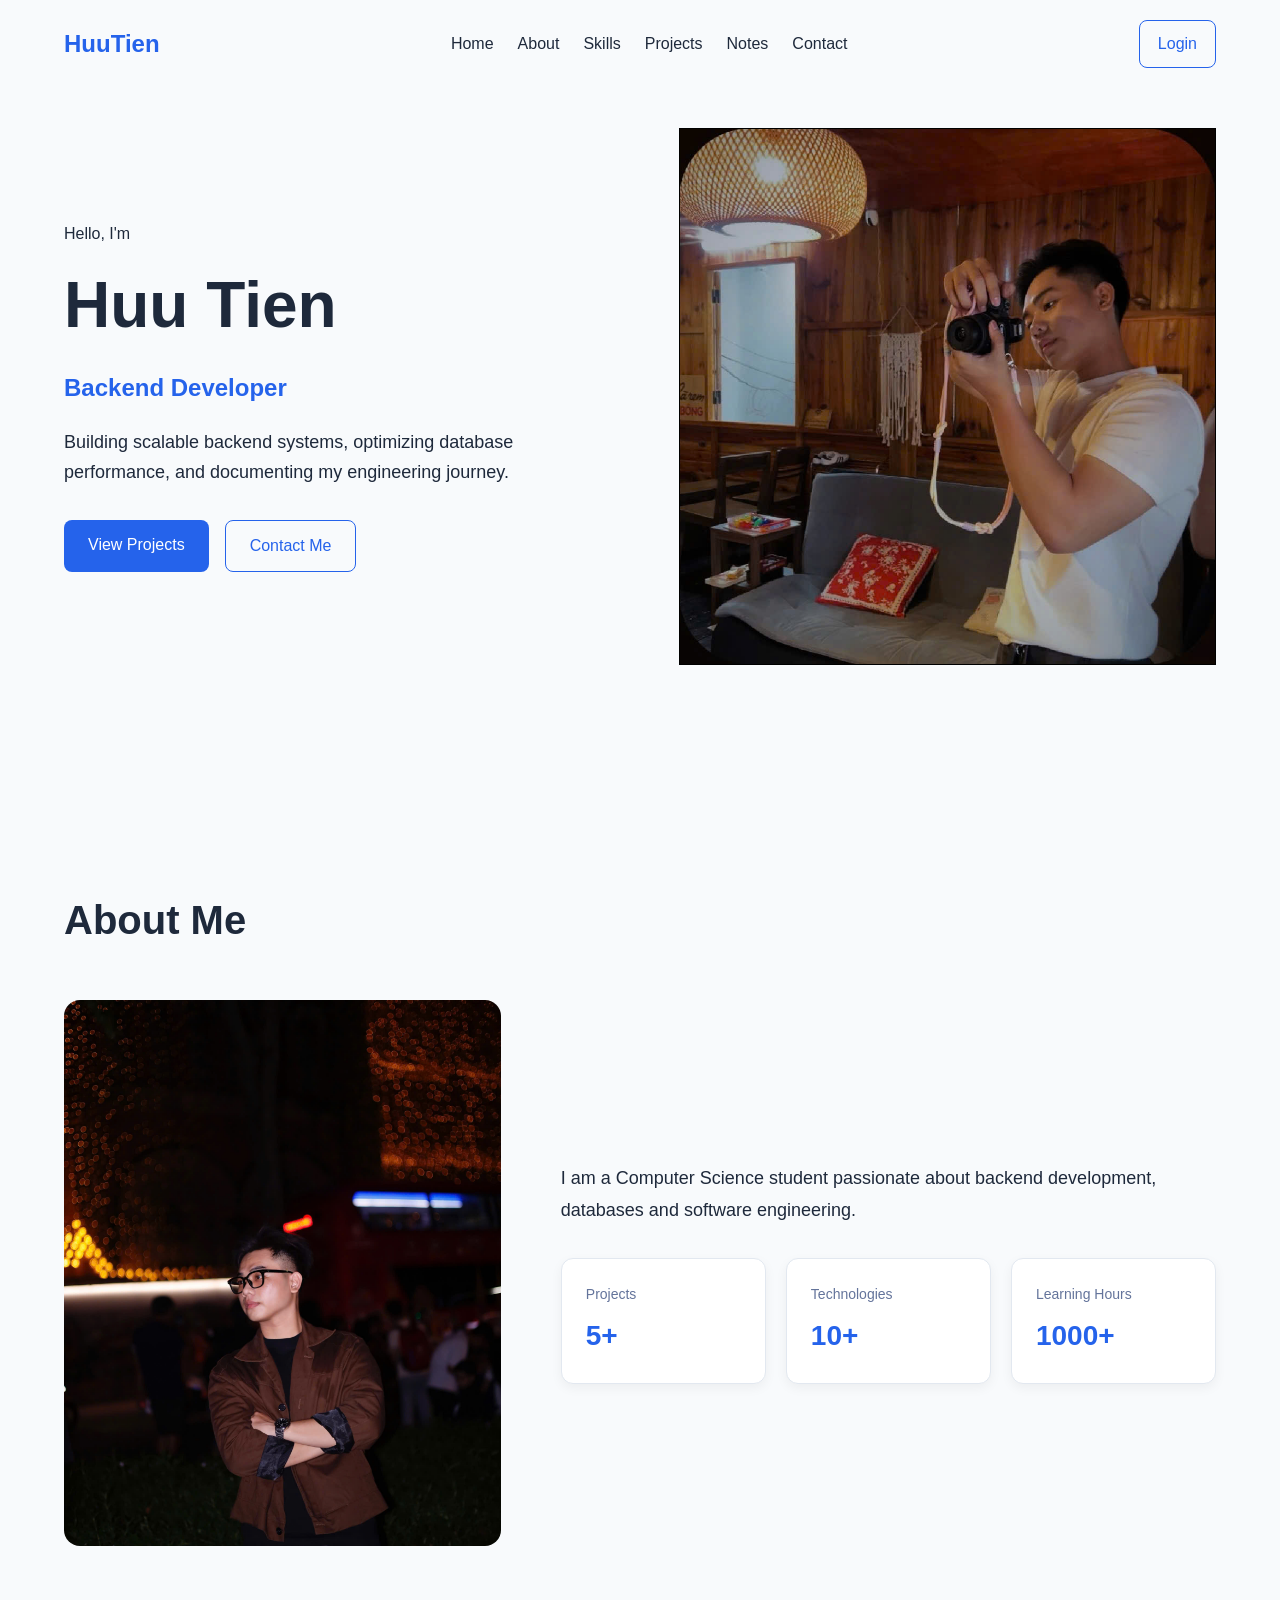
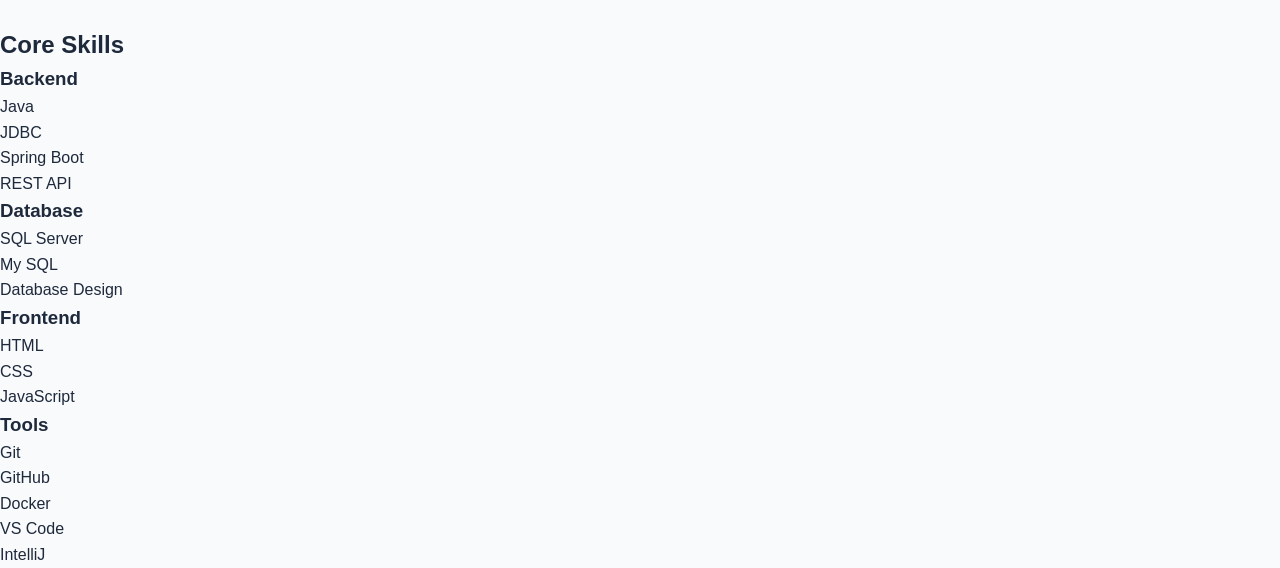
==== index.html @ a3071ed5 "refactor: improve container hero and about layout" ====
<!DOCTYPE html>

<html lang="en">
    <head>
        <meta charset="UFT-8">
        
        <meta name="viewpoint" content="width=device-width initial-scale=1.0">

        <title>Huu Tien Portfolio</title>

        <link rel="stylesheet" href="./css/main.css">
    </head>

    <body>
        <header>
            <nav class="navbar">
                <div class="container">
                    <a href="index.html" class="navbar-logo">HuuTien</a>

                    <ul class="navbar-menu">
                        <li><a href="#">Home</a></li>
                        <li><a href="#">About</a></li>
                        <li><a href="#">Skills</a></li>
                        <li><a href="#">Projects</a></li>
                        <li><a href="#">Notes</a></li>
                        <li><a href="#">Contact</a></li>
                    </ul>

                    <a href="./pages/login.html" class="btn-login">Login</a>
                </div>
            </nav>
        </header>

        <main>
            <section id="hero">
                <div class="container">
                    <div class="hero-content">
                        <p class="hero-greeting">Hello, I'm</p>

                        <h1 class="hero-title">Huu Tien</h1>

                        <p class="hero-role">Backend Developer</p>

                        <p class="hero-description">
                            Building scalable backend systems, optimizing database performance, 
                            and documenting my engineering journey.
                        </p>

                        <div class="hero-actions">
                            <a href="#projects" class="btn-primary">View Projects</a>
                            <a href="#contact" class="btn-secondary">Contact Me</a>
                        </div>
                    </div>

                    <div class="hero-image">
                        <img src="./assets/images/avatar.jpg" alt="Huu Tien Avatart">
                    </div>
                </div>
            </section>

            <section id="about">
                <div class="container">

                    <h2 class="section-title">About Me</h2>

                    <div class="about-content">
                        <div class="about-image">
                            <img src="./assets/images/about-photo.jpg" alt="About Me Photo">
                        </div>

                        <div class="about-info">
                            <p class="about-description">
                                I am a Computer Science student passionate
                                about backend development, databases and
                                software engineering.     
                            </p>

                            <div class="about-stats">
                                <article class="stat-card">
                                    <h3>Projects</h3>
                                    <p>5+</p>
                                </article>

                                <article class="stat-card">
                                    <h3>Technologies</h3>
                                    <p>10+</p>
                                </article>

                                <article class="stat-card"> 
                                    <h3>Learning Hours</h3>
                                    <p>1000+</p>
                                </article>
                            </div>
                        </div>
                    </div>
                </div>
            </section>

            <section id="skills">
                <h2>Core Skills</h2>

                <div>
                    <article>
                        <h3>Backend</h3>
                        <ul>
                            <li>Java</li>
                            <li>JDBC</li>
                            <li>Spring Boot</li>
                            <li>REST API</li>
                        </ul>
                    </article>

                    <article>
                        <h3>Database</h3>
                        <ul>
                            <li>SQL Server</li>
                            <li>My SQL</li>
                            <li>Database Design</li>
                        </ul>
                    </article>

                    <article>
                        <h3>Frontend</h3>
                        <ul>
                            <li>HTML</li>
                            <li>CSS</li>
                            <li>JavaScript</li>
                        </ul>
                    </article>

                    <article>
                        <h3>Tools</h3>
                        <ul>
                            <li>Git</li>
                            <li>GitHub</li>
                            <li>Docker</li>
                            <li>VS Code</li>
                            <li>IntelliJ</li>
                        </ul>
                    </article>
                </div>
            </section>
        </main>

        <footer>

        </footer>
    </body>
</html>
---- css/main.css ----
@import url("./base/reset.css");
@import url("./base/typography.css");
@import url("./base/variables.css");

@import url("./layout/navbar.css");
@import url("./layout/container.css");

@import url("./pages/home.css");

@import url("./components/card.css");
@import url("./components/section.css");
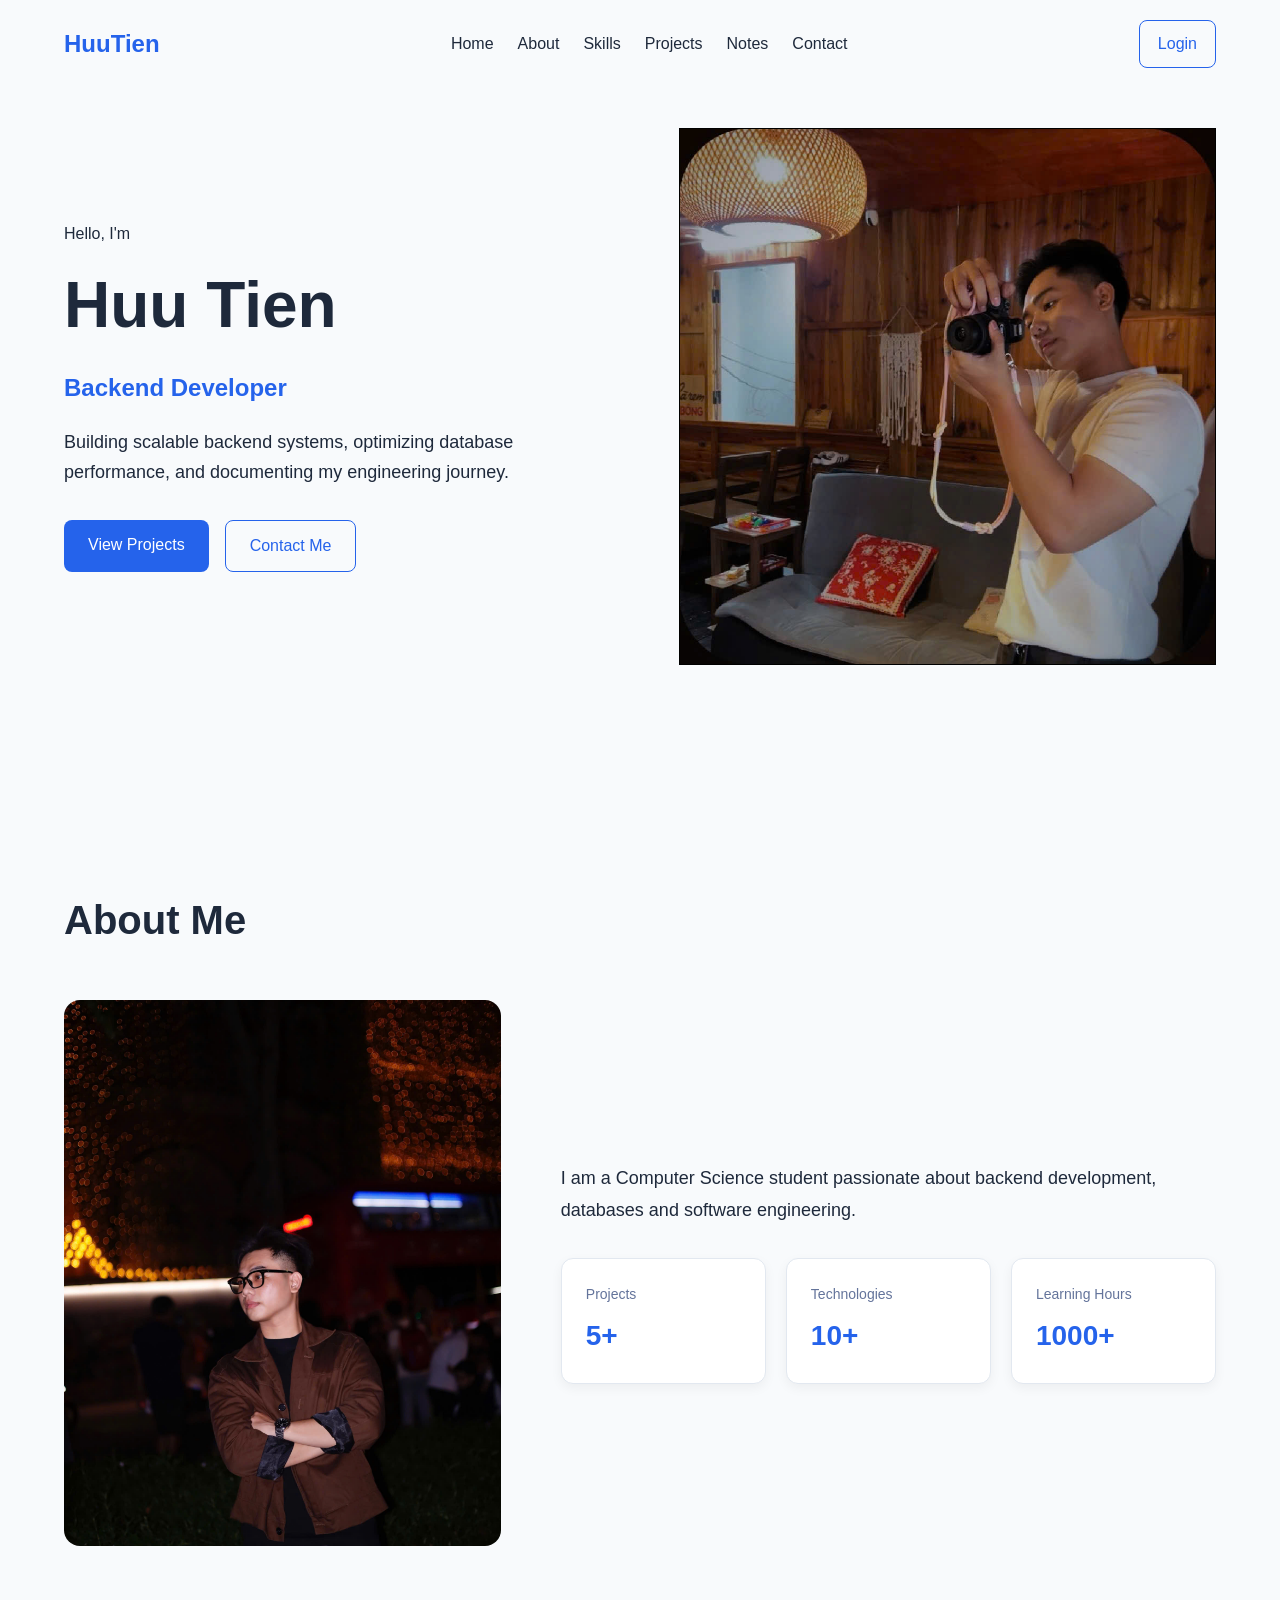
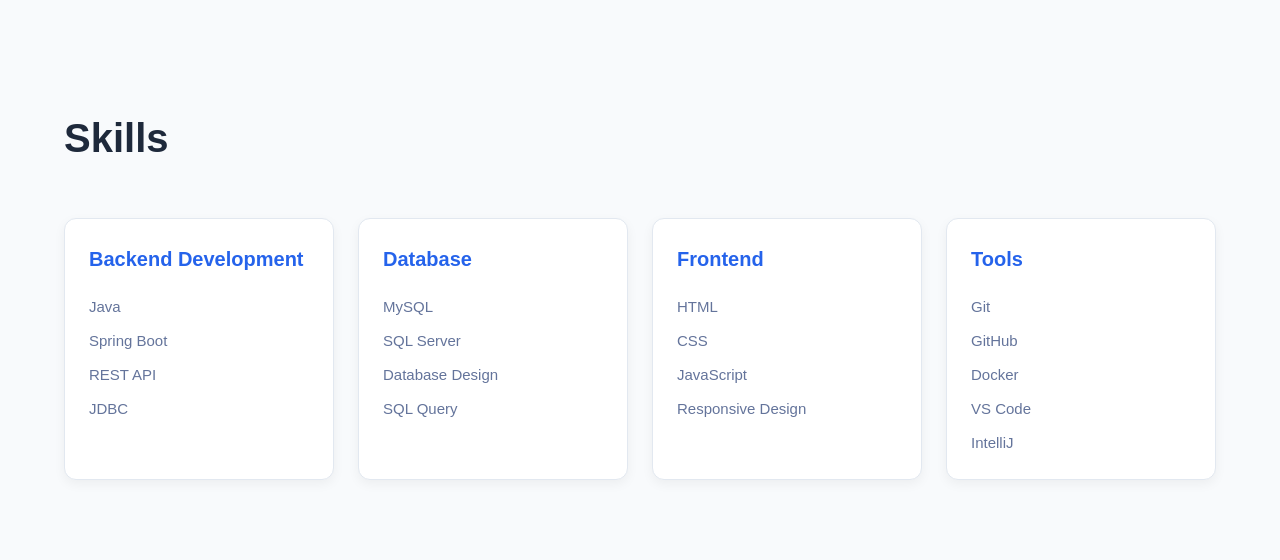
==== commit a807e4f7: "feat: implement skills section and reusable card component" ====
--- a/index.html
+++ b/index.html
@@ -76,17 +76,17 @@
                             </p>
 
                             <div class="about-stats">
-                                <article class="stat-card">
+                                <article class="card stat-card">
                                     <h3>Projects</h3>
                                     <p>5+</p>
                                 </article>
 
-                                <article class="stat-card">
+                                <article class="card stat-card">
                                     <h3>Technologies</h3>
                                     <p>10+</p>
                                 </article>
 
-                                <article class="stat-card"> 
+                                <article class="card stat-card"> 
                                     <h3>Learning Hours</h3>
                                     <p>1000+</p>
                                 </article>
@@ -97,47 +97,51 @@
             </section>
 
             <section id="skills">
-                <h2>Core Skills</h2>
+                <div class="container">
+                    <h2 class="section-title">Skills</h2>
 
-                <div>
-                    <article>
-                        <h3>Backend</h3>
-                        <ul>
-                            <li>Java</li>
-                            <li>JDBC</li>
-                            <li>Spring Boot</li>
-                            <li>REST API</li>
-                        </ul>
-                    </article>
+                    <div class="skills-grid">
+                        <article class="card skill-card">
+                            <h3>Backend Development</h3>
+                            <ul>
+                                <li>Java</li>
+                                <li>Spring Boot</li>
+                                <li>REST API</li>
+                                <li>JDBC</li>
+                            </ul>
+                        </article>
 
-                    <article>
-                        <h3>Database</h3>
-                        <ul>
-                            <li>SQL Server</li>
-                            <li>My SQL</li>
-                            <li>Database Design</li>
-                        </ul>
-                    </article>
+                        <article class="card skill-card">
+                            <h3>Database</h3>
+                            <ul>
+                                <li>MySQL</li>
+                                <li>SQL Server</li>
+                                <li>Database Design</li>
+                                <li>SQL Query</li>
+                            </ul>
+                        </article>
 
-                    <article>
-                        <h3>Frontend</h3>
-                        <ul>
-                            <li>HTML</li>
-                            <li>CSS</li>
-                            <li>JavaScript</li>
-                        </ul>
-                    </article>
+                        <article class="card skill-card">
+                            <h3>Frontend</h3>
+                            <ul>
+                                <li>HTML</li>
+                                <li>CSS</li>
+                                <li>JavaScript</li>
+                                <li>Responsive Design</li>
+                            </ul>
+                        </article>
 
-                    <article>
-                        <h3>Tools</h3>
-                        <ul>
-                            <li>Git</li>
-                            <li>GitHub</li>
-                            <li>Docker</li>
-                            <li>VS Code</li>
-                            <li>IntelliJ</li>
-                        </ul>
-                    </article>
+                        <article class="card skill-card">
+                            <h3>Tools</h3>
+                            <ul>
+                                <li>Git</li>
+                                <li>GitHub</li>
+                                <li>Docker</li>
+                                <li>VS Code</li>
+                                <li>IntelliJ</li>
+                            </ul>
+                        </article>
+                    </div>
                 </div>
             </section>
         </main>
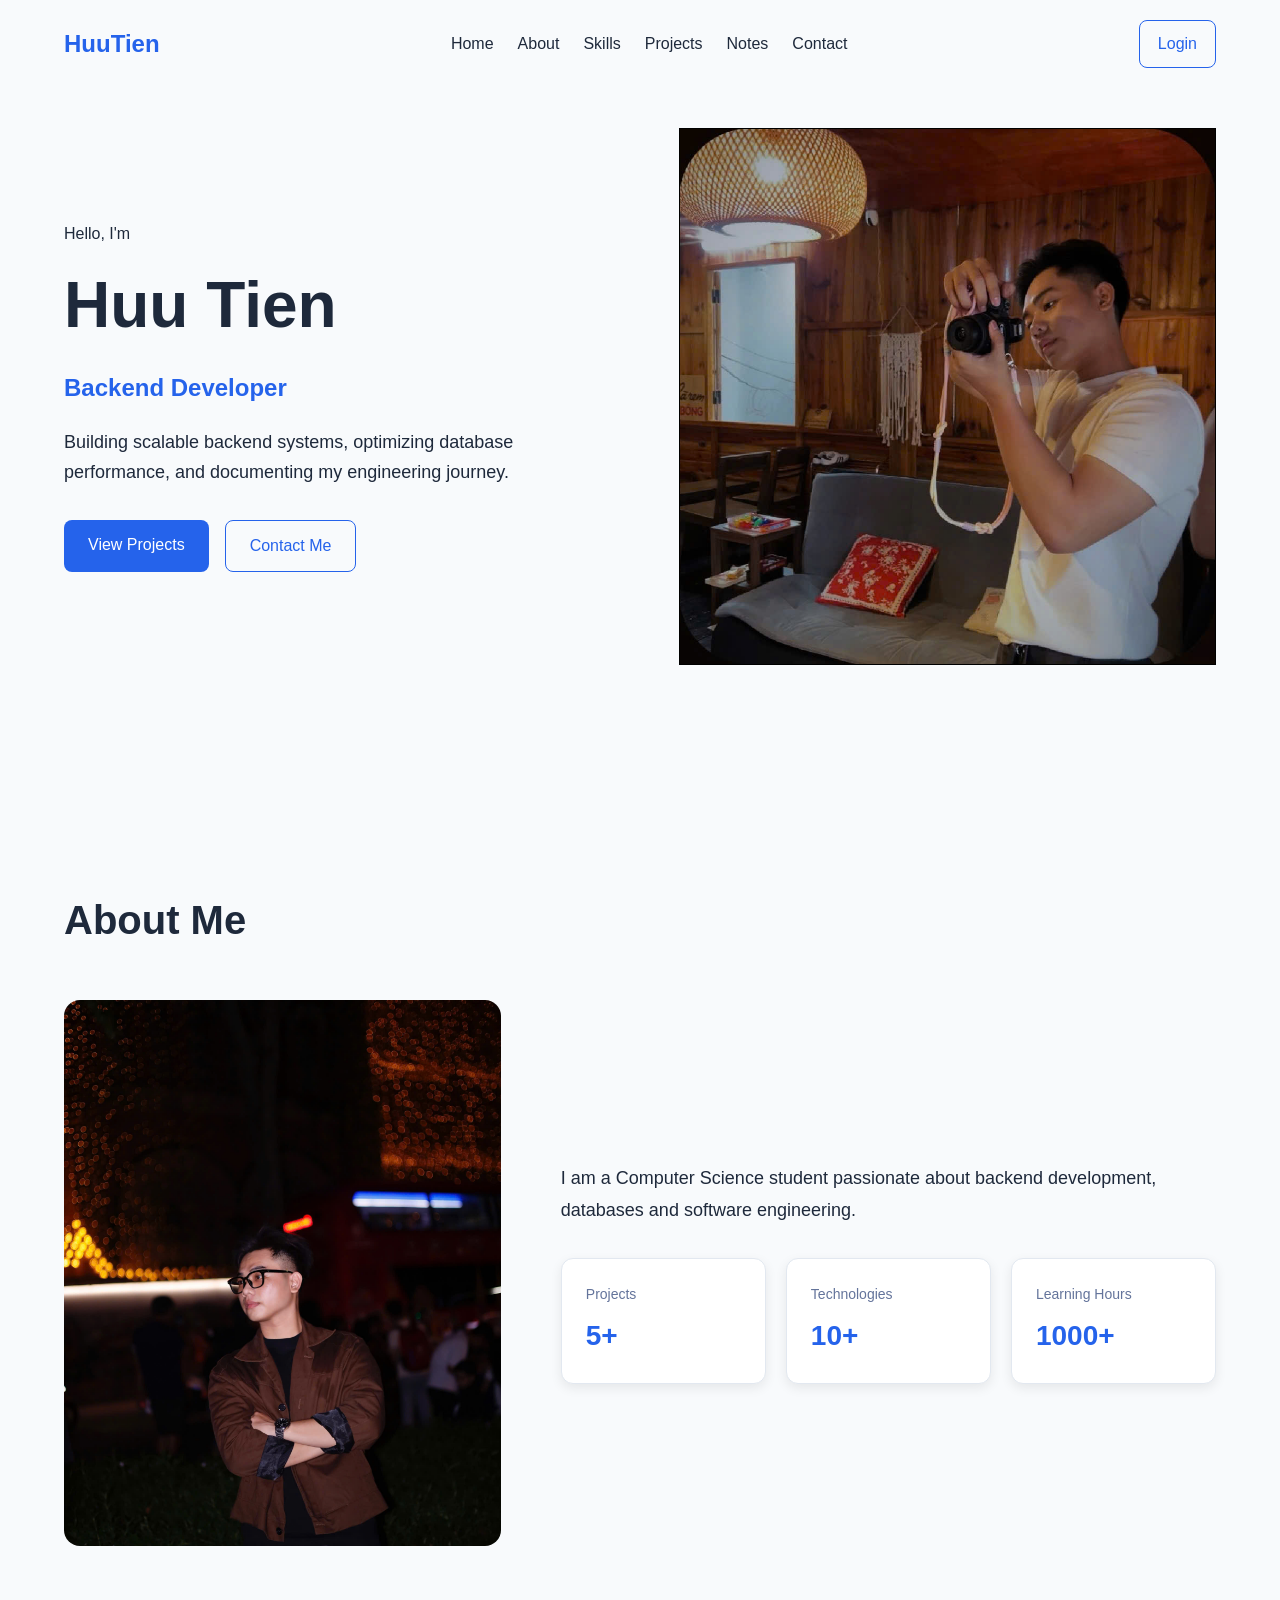
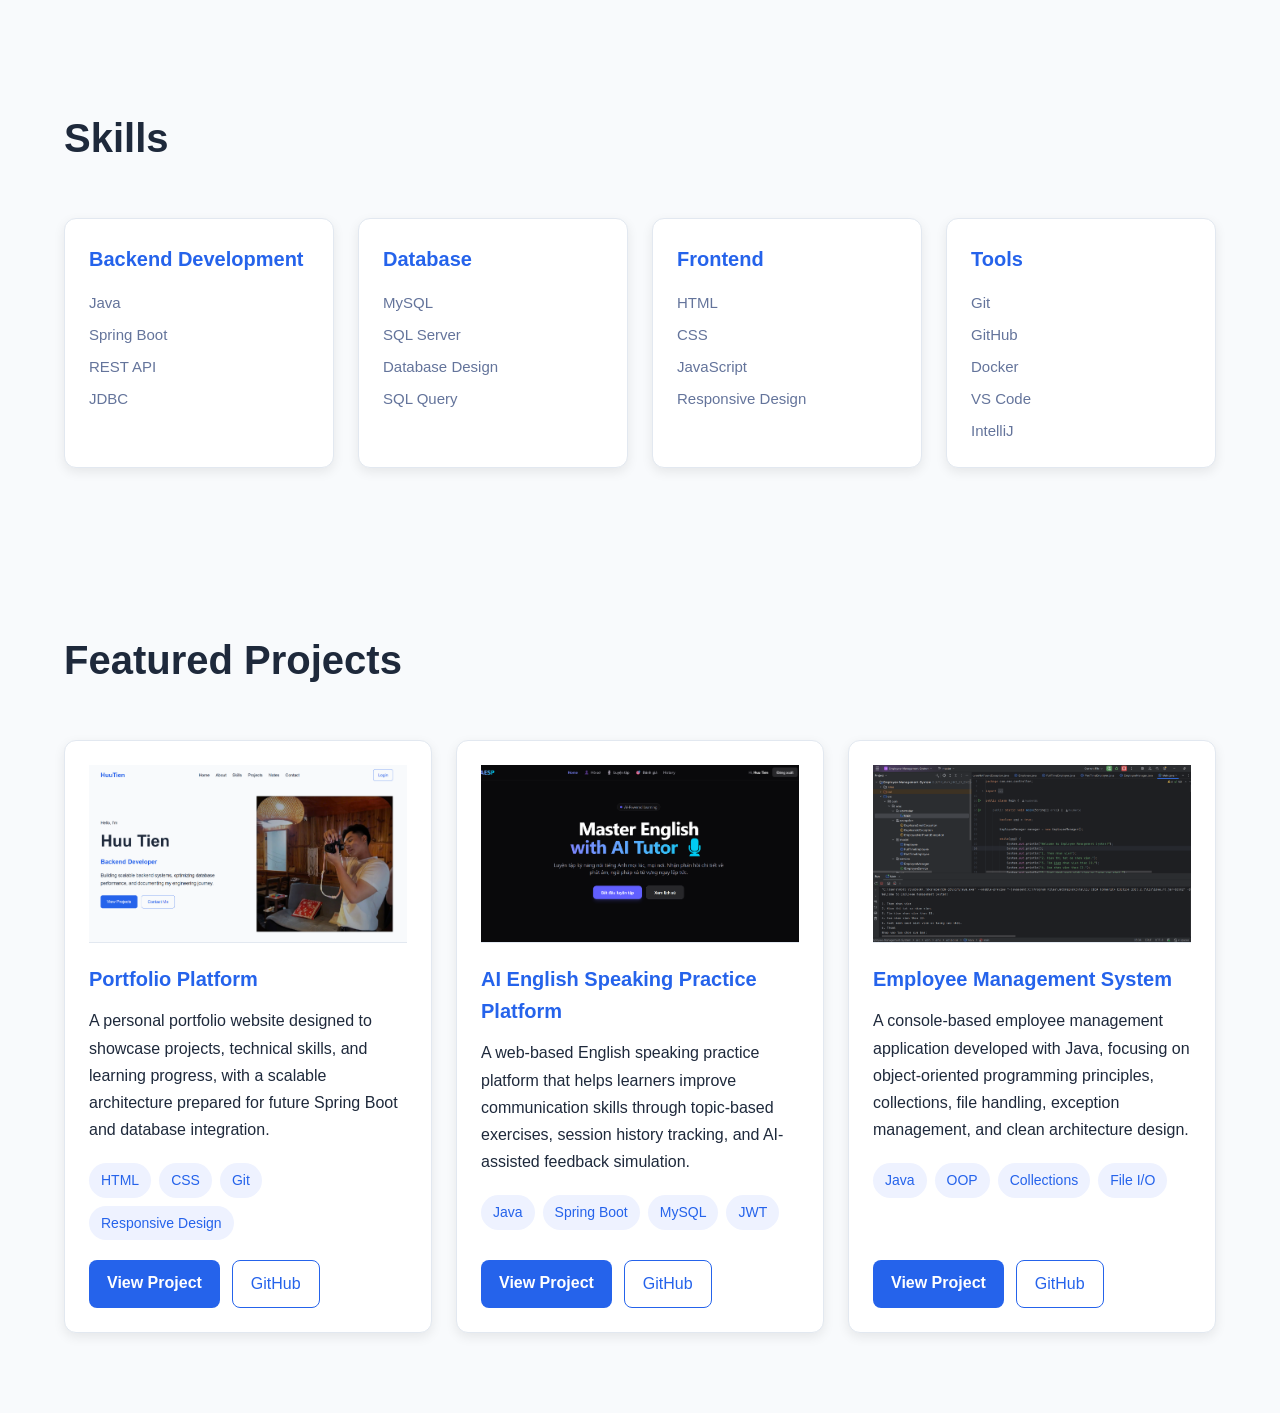
==== commit 13071819: "feat: implement featured projects ssection" ====
--- a/index.html
+++ b/index.html
@@ -144,6 +144,98 @@
                     </div>
                 </div>
             </section>
+
+            <section id="projects">
+                <div class="container">
+                    <h2 class="section-title">Featured Projects</h2>
+                    
+                    <div class="projects-grid">
+                        <article class="card project-card">
+                            <div class="project-image">
+                                <img src="./assets/images/project-portfolio.png" alt="Portfolio Platform">
+                            </div>
+
+                            <div class="project-content">
+                                <h3>Portfolio Platform</h3>
+
+                                <p>
+                                    A personal portfolio website designed to showcase projects,
+                                    technical skills, and learning progress, with a scalable architecture
+                                    prepared for future Spring Boot and database integration.
+                                </p>
+
+                                <div class="project-tech">
+                                    <span>HTML</span>
+                                    <span>CSS</span>
+                                    <span>Git</span>
+                                    <span>Responsive Design</span>
+                                </div>
+
+                                <div class="project-actions">
+                                    <a href="#" class="btn-project">View Project</a>
+                                    <a href="https://github.com/huutienSE/portfolio-platform" class="btn-github" target="_blank">GitHub</a>
+                                </div>
+                            </div>
+                        </article>
+
+                        <article class="card project-card">
+                            <div class="project-image">
+                                <img src="./assets/images/project-aesp.png" alt="AI English Speaking Practice Platform">
+                            </div>
+
+                            <div class="project-content">
+                                <h3>AI English Speaking Practice Platform</h3>
+
+                                <p>
+                                    A web-based English speaking practice platform that helps learners
+                                    improve communication skills through topic-based exercises,
+                                    session history tracking, and AI-assisted feedback simulation.
+                                </p>
+
+                                <div class="project-tech">
+                                    <span>Java</span>
+                                    <span>Spring Boot</span>
+                                    <span>MySQL</span>
+                                    <span>JWT</span>
+                                </div>
+
+                                <div class="project-actions">
+                                    <a href="#" class="btn-project">View Project</a>
+                                    <a href="https://github.com/huutienSE/LapTrinhJava" class="btn-github" target="_blank">GitHub</a>
+                                </div>
+                            </div>
+                        </article>
+
+                        <article class="card project-card">
+                            <div class="project-image">
+                                <img src="./assets/images/project-ems.png" alt="Employee Management System">
+                            </div>
+
+                            <div class="project-content">
+                                <h3>Employee Management System</h3>
+
+                                <p>
+                                    A console-based employee management application developed with Java,
+                                    focusing on object-oriented programming principles, collections,
+                                    file handling, exception management, and clean architecture design.
+                                </p>
+
+                                <div class="project-tech">
+                                    <span>Java</span>
+                                    <span>OOP</span>
+                                    <span>Collections</span>
+                                    <span>File I/O</span>
+                                </div>
+
+                                <div class="project-actions">
+                                    <a href="#" class="btn-project">View Project</a>
+                                    <a href="https://github.com/huutienSE/Employee-Management-System" class="btn-github" target="_blank">GitHub</a>
+                                </div>
+                            </div>
+                        </article>
+                    </div>
+                </div>
+            </section>
         </main>
 
         <footer>
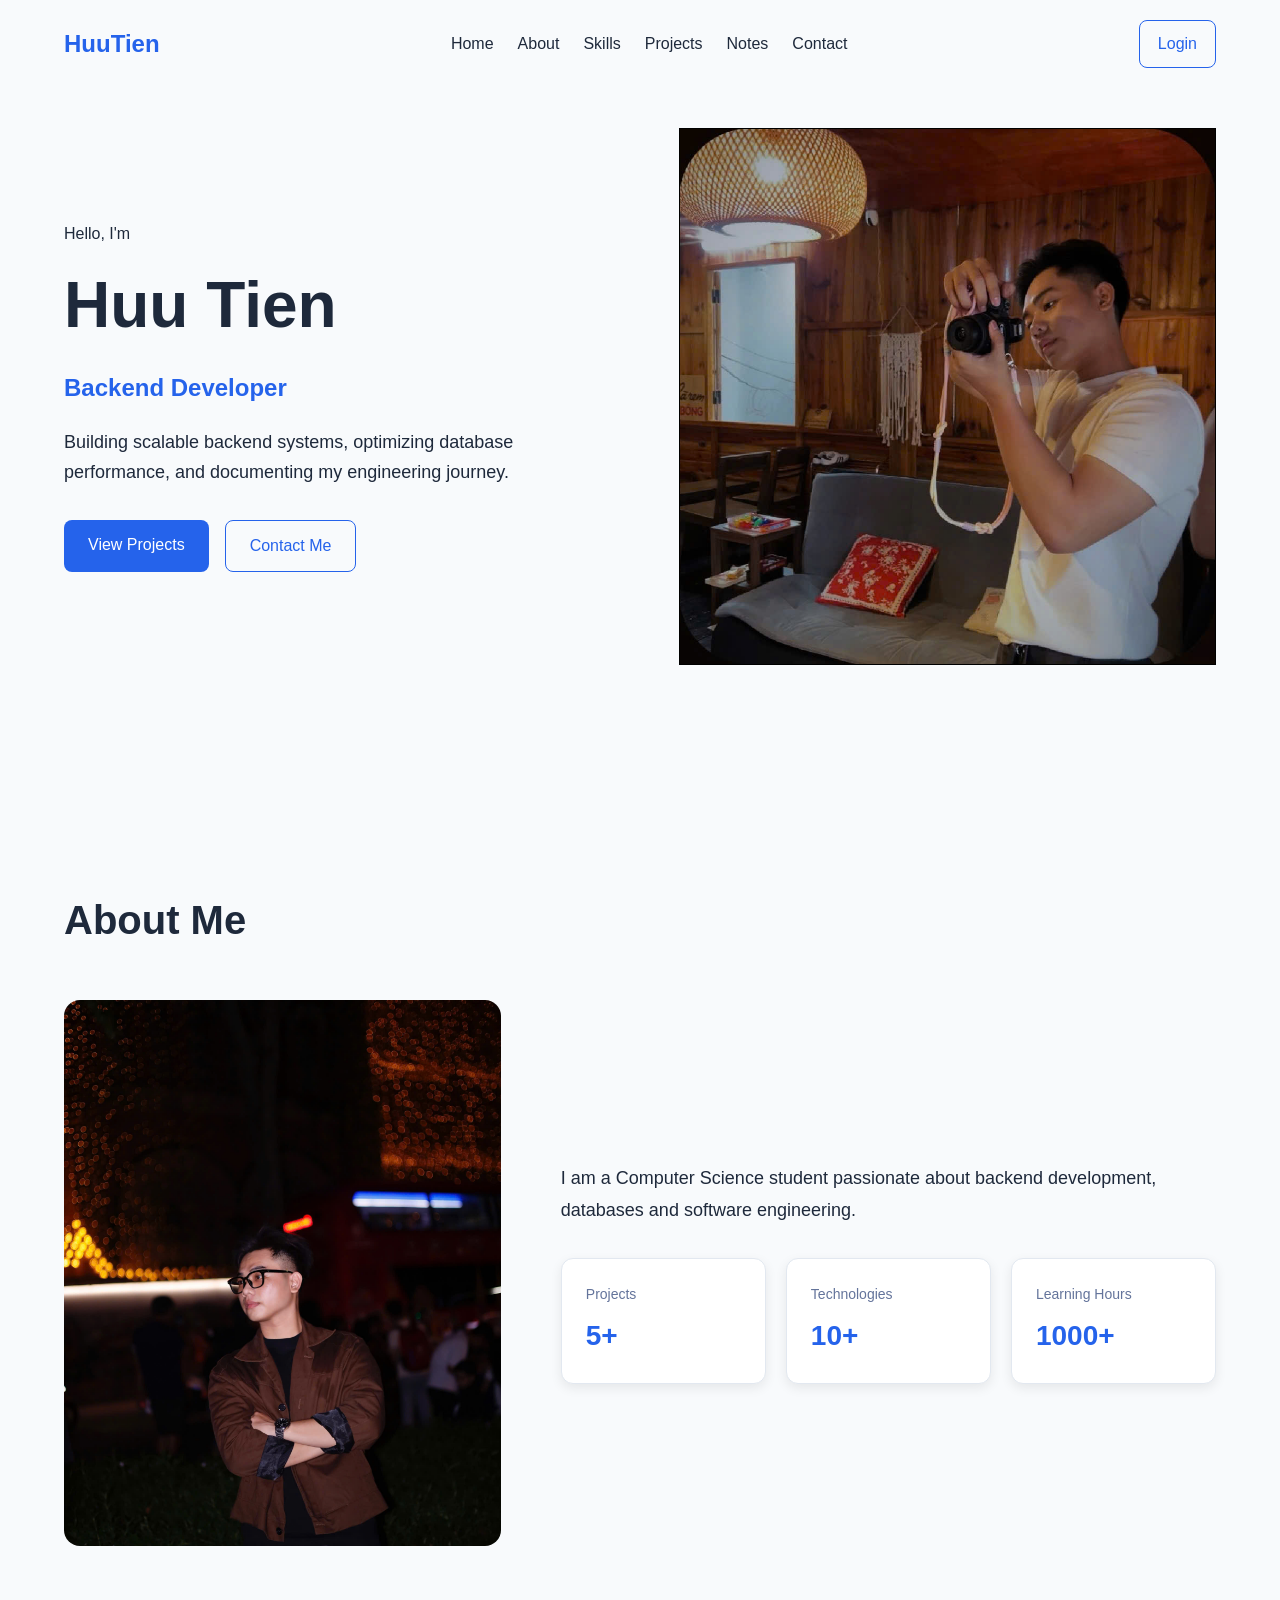
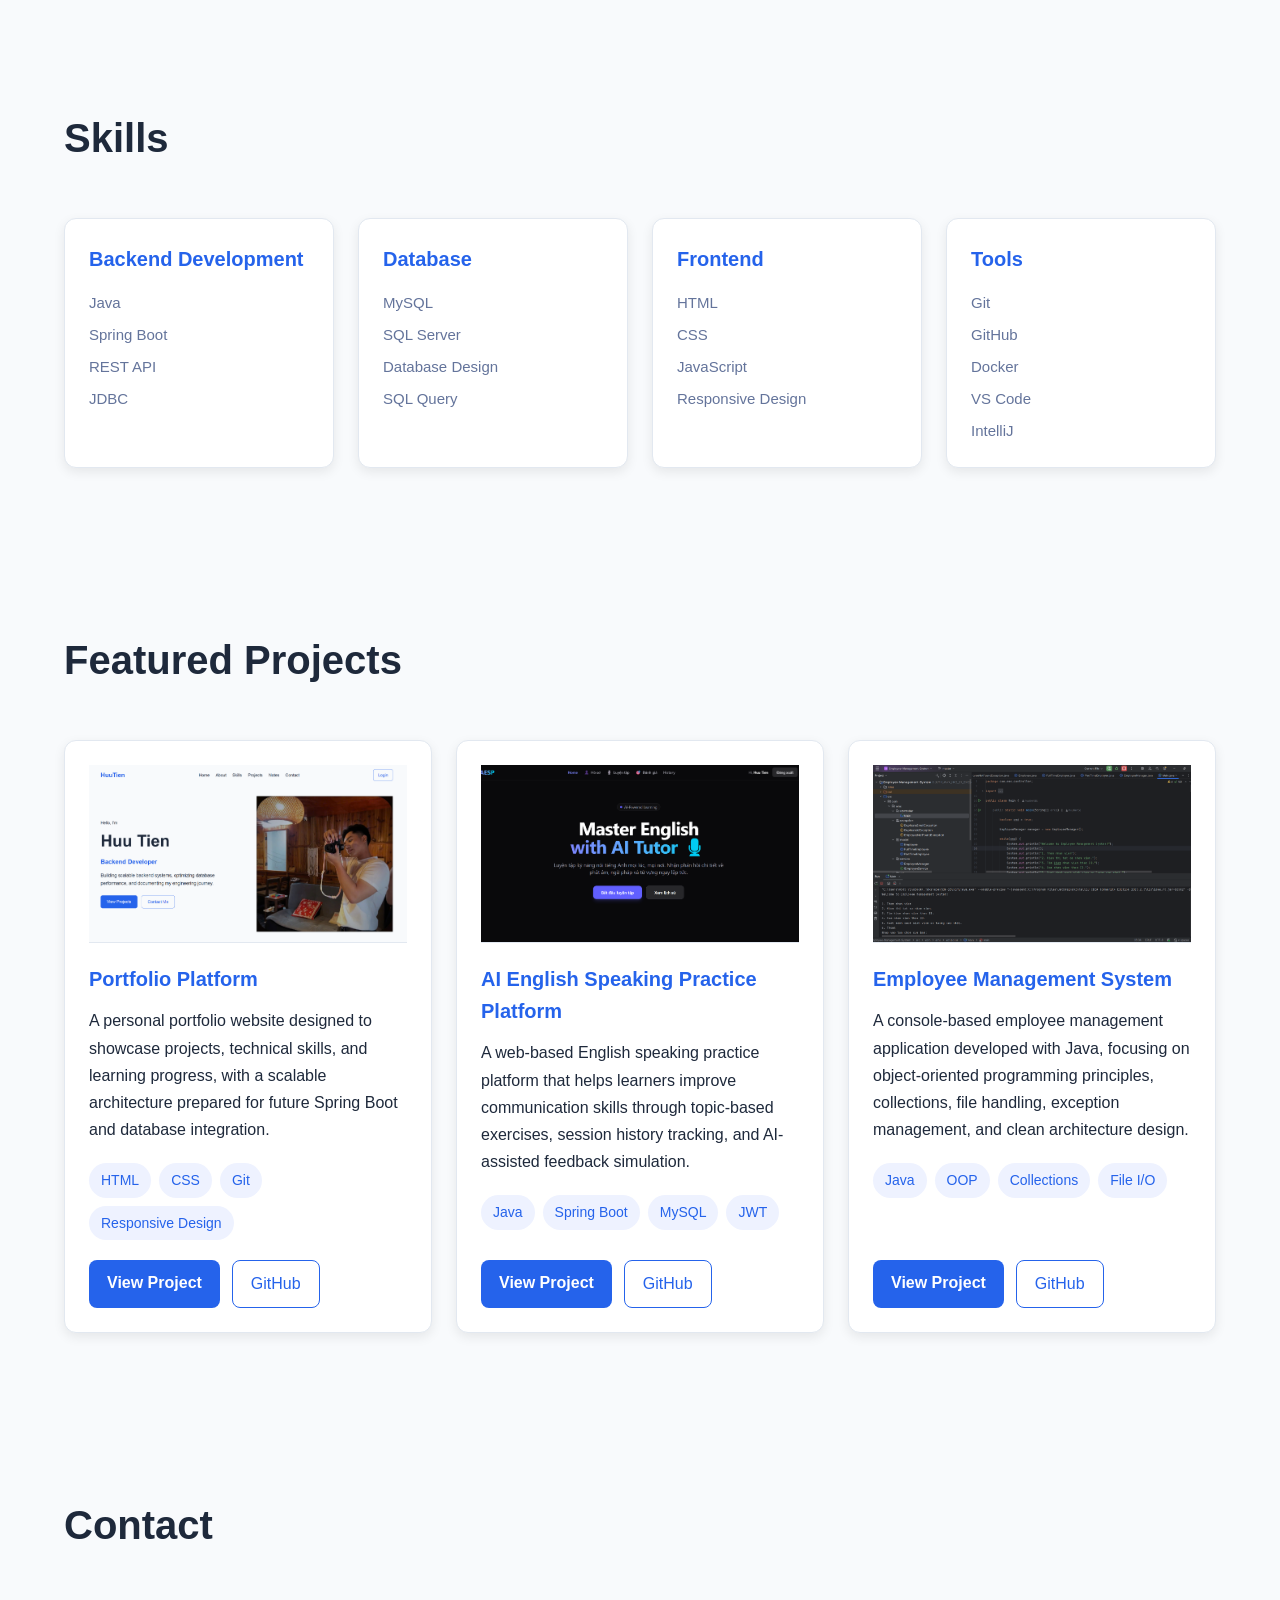
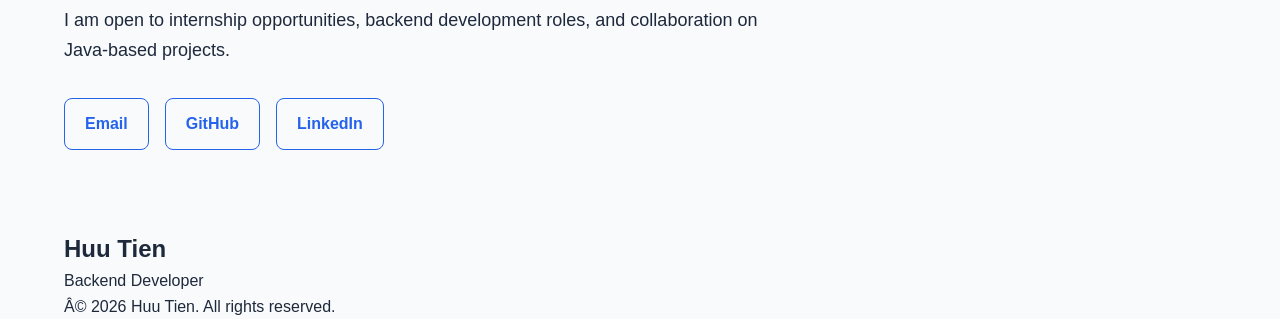
==== commit 10be87cb: "feat: add contact section and footer" ====
--- a/index.html
+++ b/index.html
@@ -236,10 +236,37 @@
                     </div>
                 </div>
             </section>
+
+            <section id="contact">
+                <div class="container">
+                    <h2 class="section-title">
+                        Contact
+                    </h2>
+
+                    <div class="contact-content">
+                        <p class="contact-description">
+                            I am open to internship opportunities, backend development roles,
+                            and collaboration on Java-based projects.
+                        </p>
+
+                        <div class="contact-links">
+                            <a href="huutiense25@gmail.com" class="contact-link">Email</a>
+                            <a href="https://github.com/huutienSE" target="_blank" class="contact-link">GitHub</a>
+                            <a href="#" target="_blank" class="contact-link">LinkedIn</a>
+                        </div>
+                    </div>
+                </div>
+            </section>
         </main>
 
         <footer>
-
+            <div class="container">
+                <h2 class="footer-logo">Huu Tien</h2>
+
+                <p class="footer-role">Backend Developer</p>
+
+                <p class="footer-copy">© 2026 Huu Tien. All rights reserved.</p>
+            </div>
         </footer>
     </body>
 </html>
--- a/css/main.css
+++ b/css/main.css
@@ -9,5 +9,5 @@
 
 @import url("./components/card.css");
 @import url("./components/section.css");
+@import url("./components/button.css");
 
-
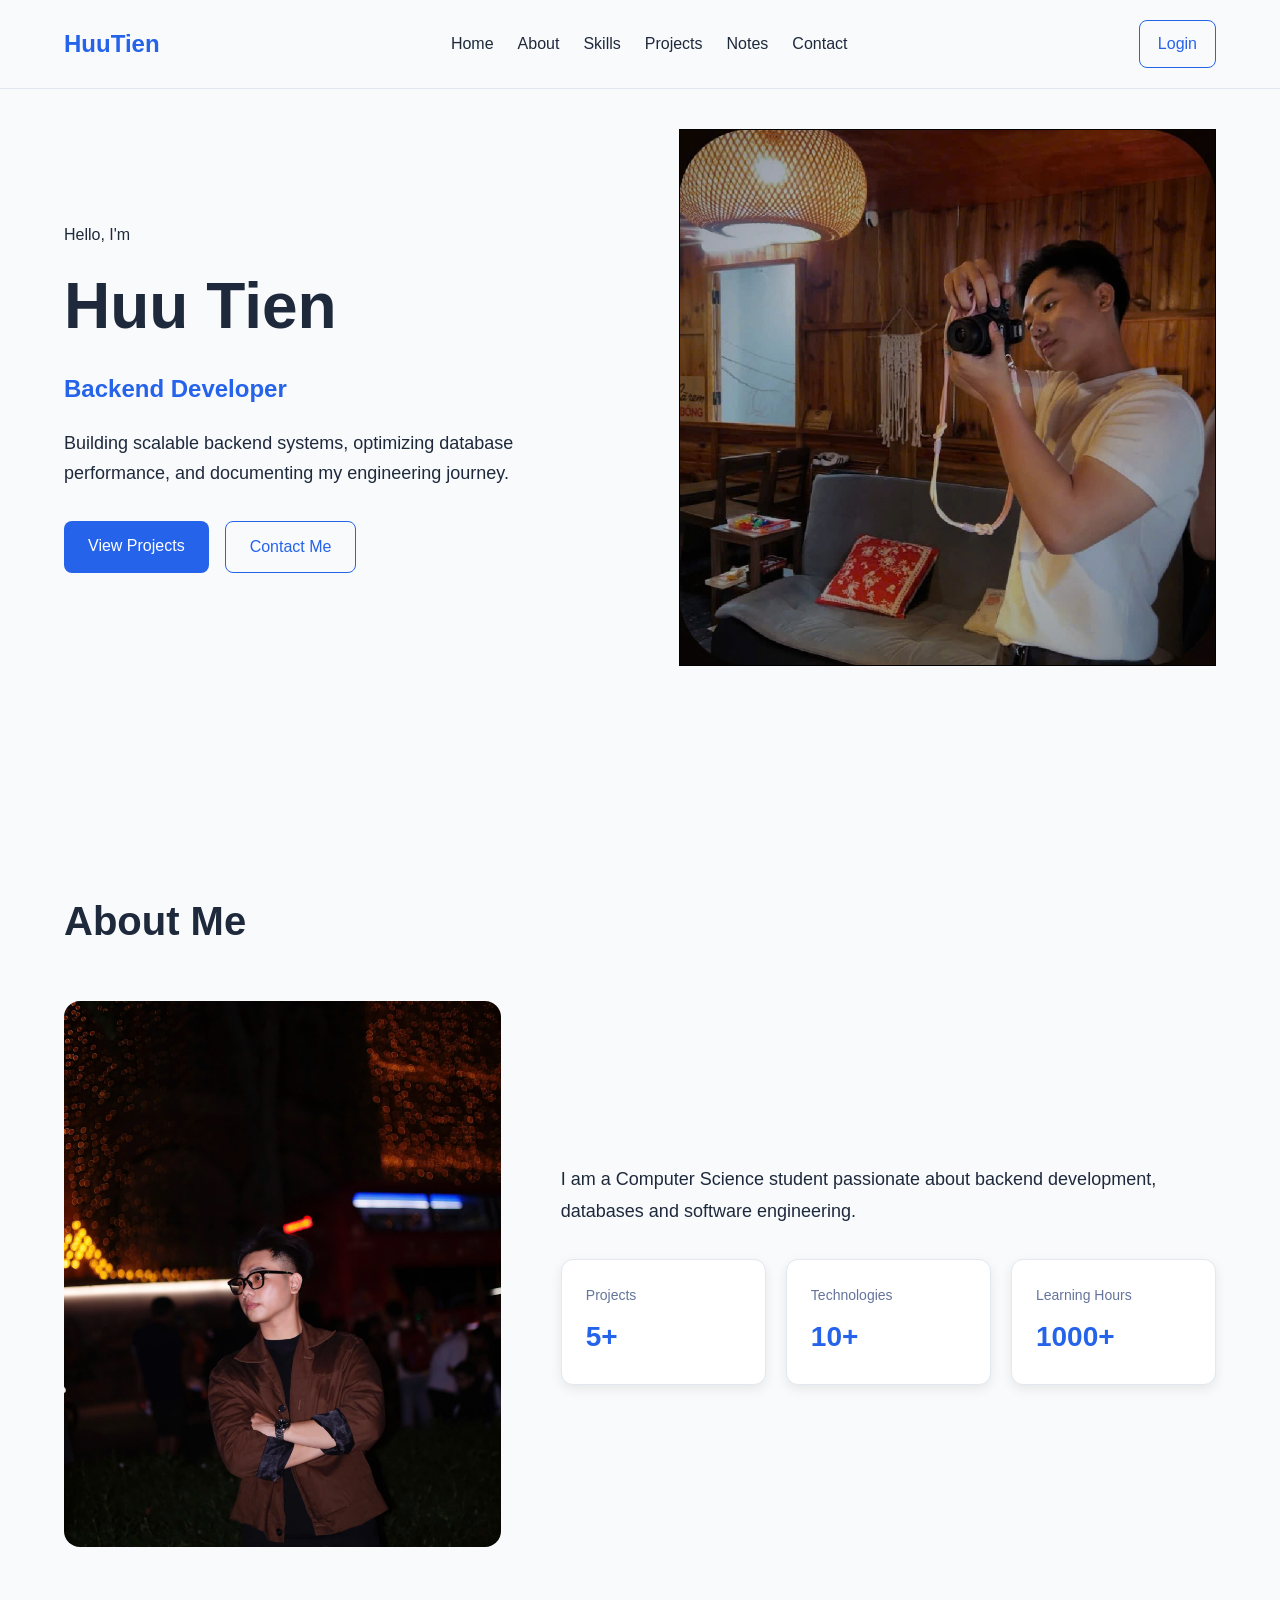
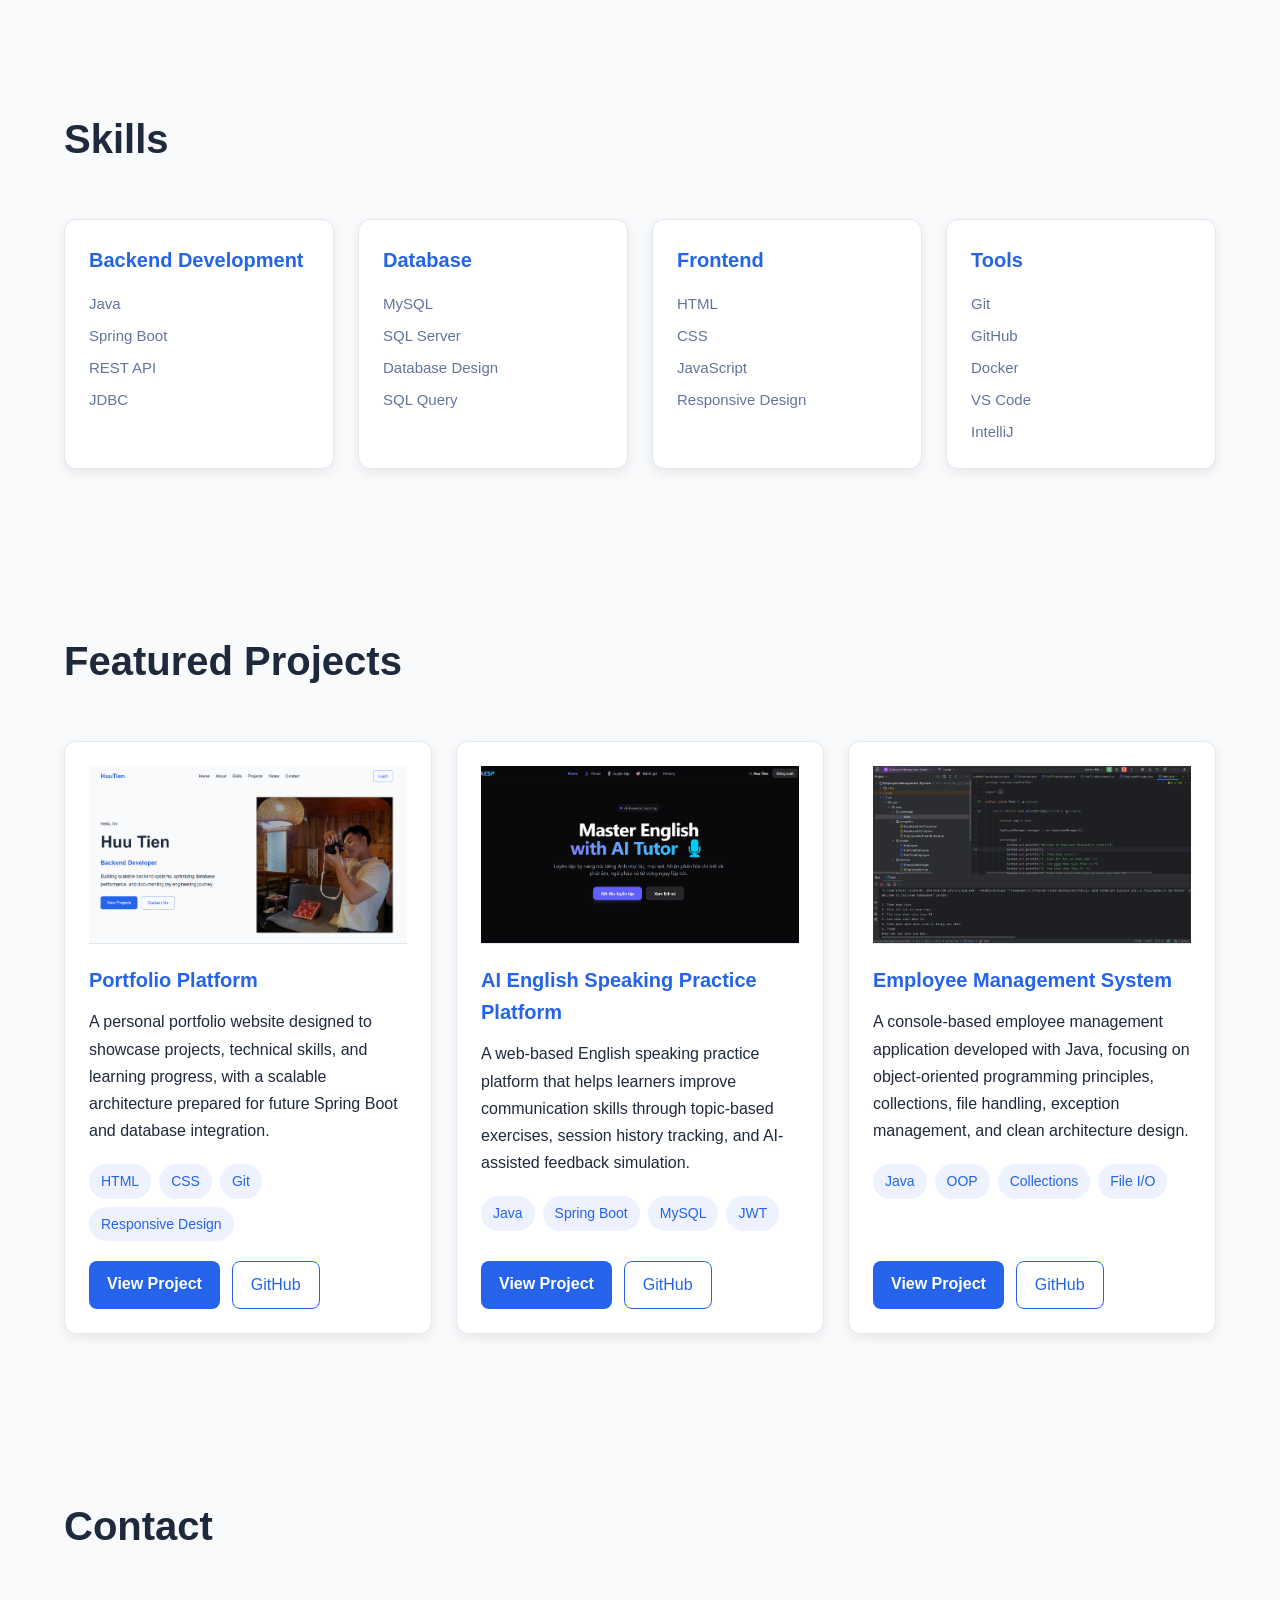
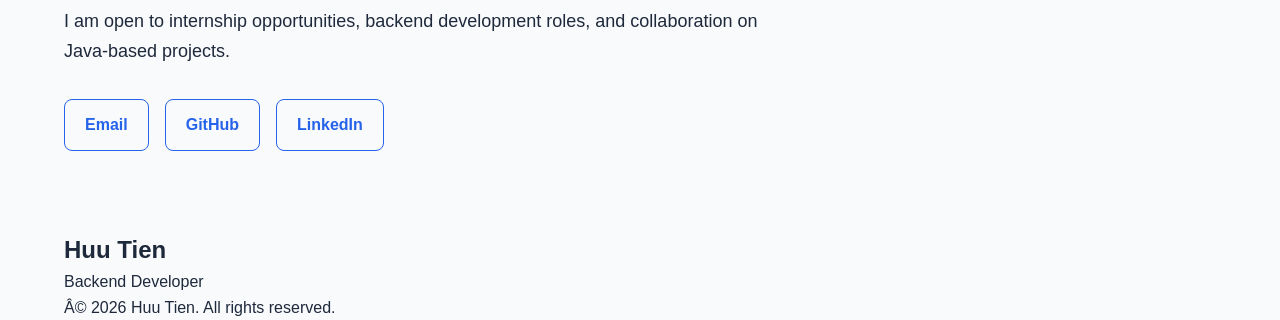
==== commit 94c26172: "init branch" ====
--- a/index.html
+++ b/index.html
@@ -252,7 +252,7 @@
                         <div class="contact-links">
                             <a href="huutiense25@gmail.com" class="contact-link">Email</a>
                             <a href="https://github.com/huutienSE" target="_blank" class="contact-link">GitHub</a>
-                            <a href="#" target="_blank" class="contact-link">LinkedIn</a>
+                            <a href="https://www.linkedin.com/in/huutiense25" target="_blank" class="contact-link">LinkedIn</a>
                         </div>
                     </div>
                 </div>
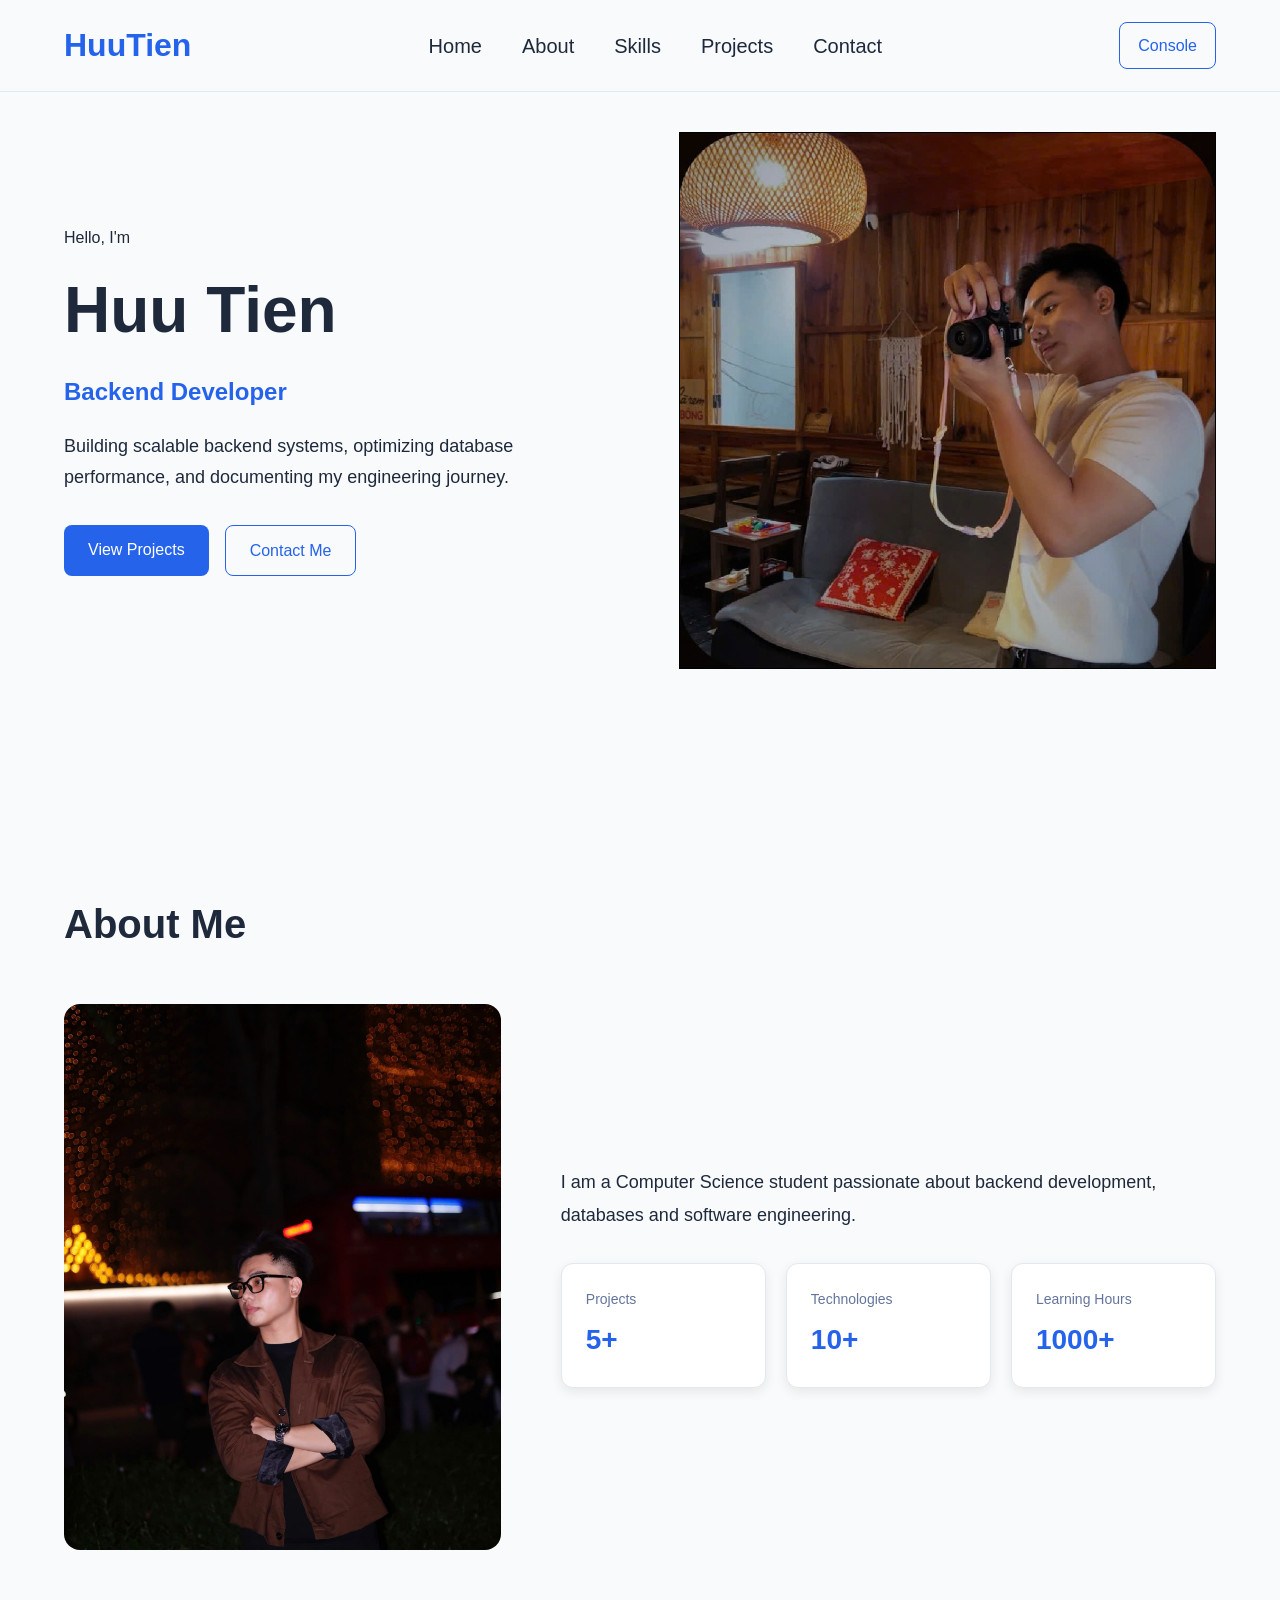
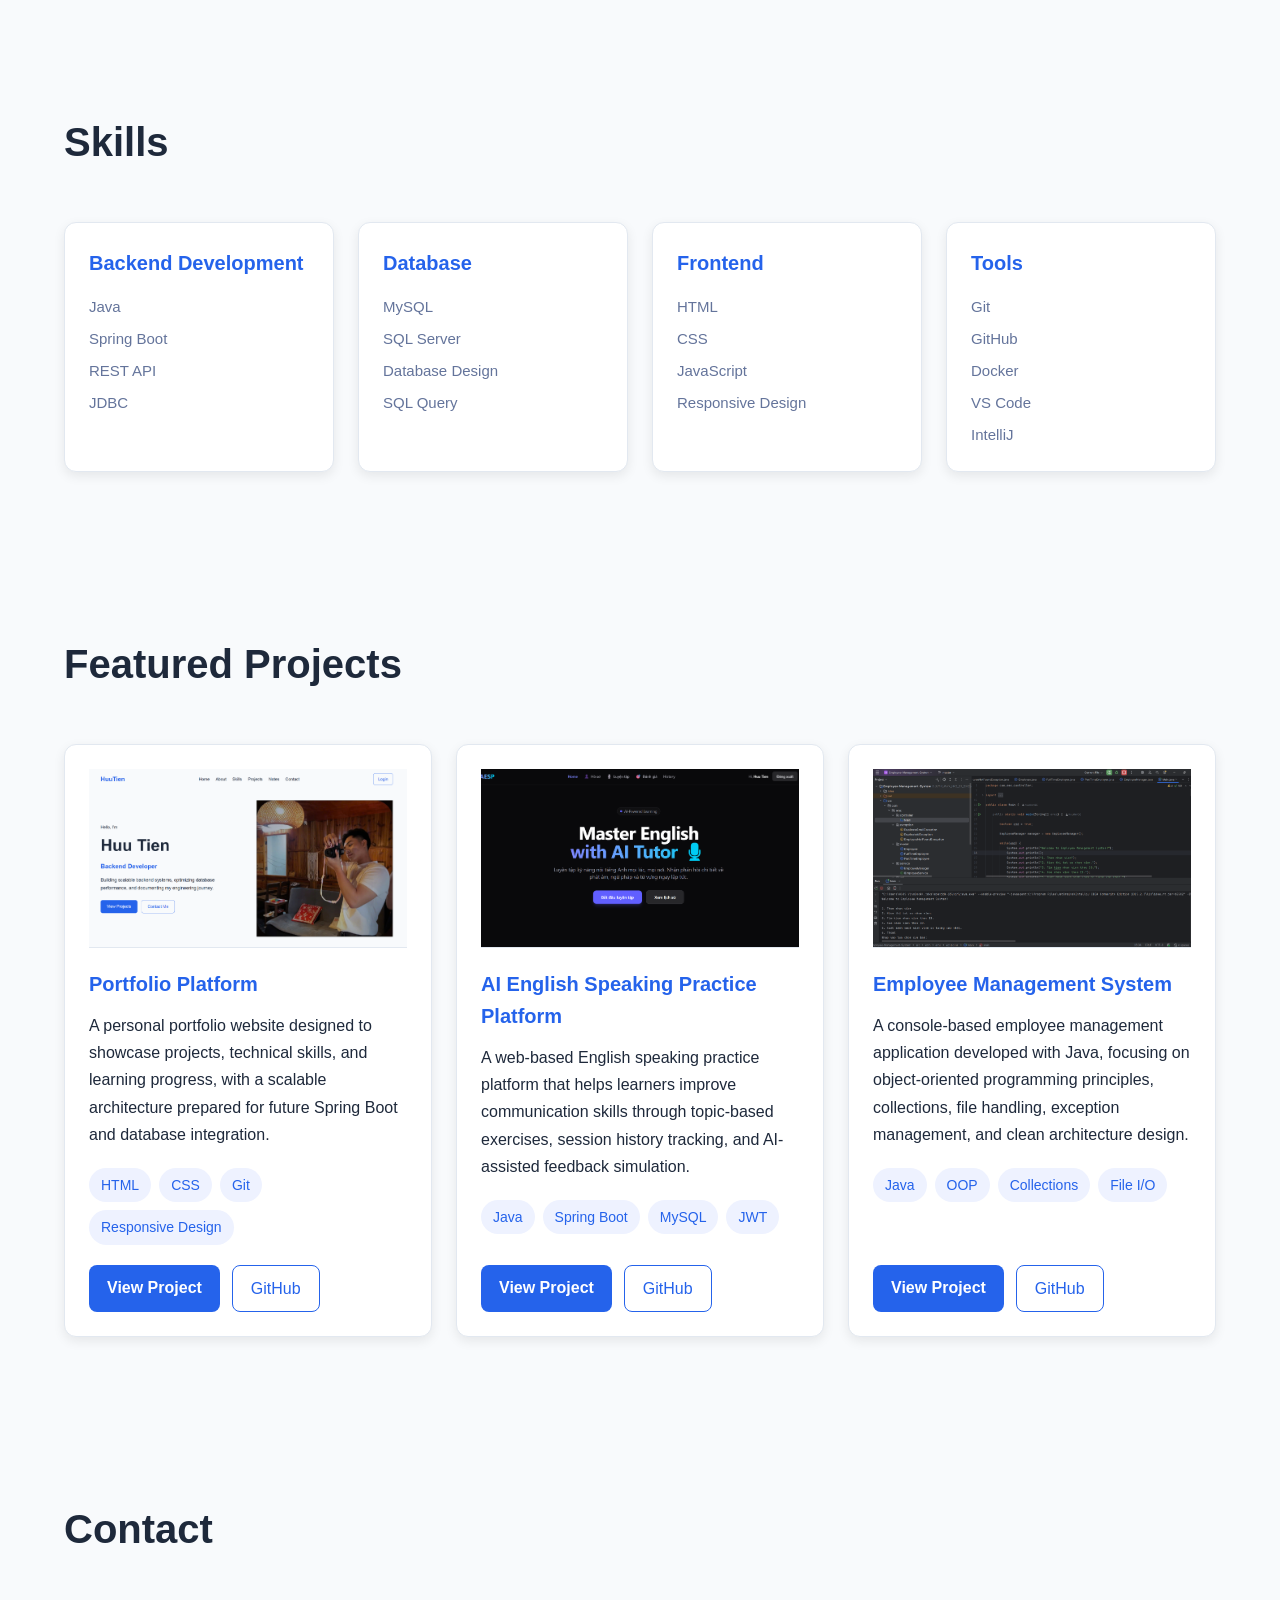
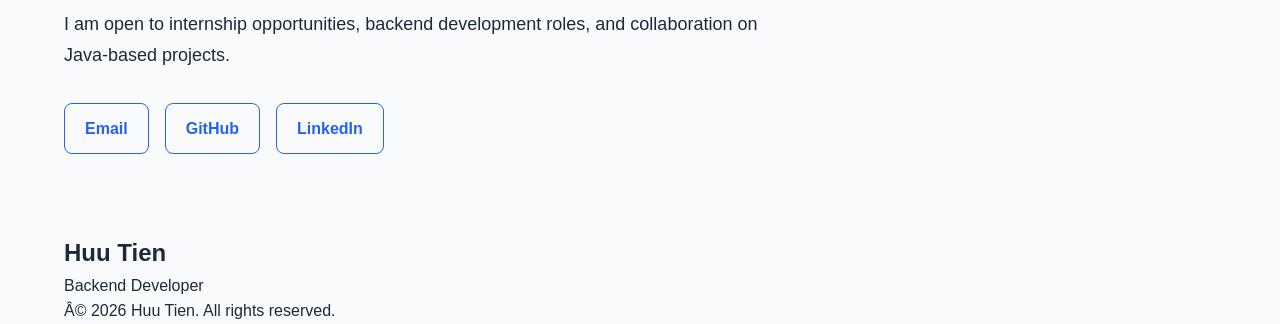
==== commit d2458cfd: "refactor: improve navbar navigation and styling" ====
--- a/index.html
+++ b/index.html
@@ -18,15 +18,14 @@
                     <a href="index.html" class="navbar-logo">HuuTien</a>
 
                     <ul class="navbar-menu">
-                        <li><a href="#">Home</a></li>
-                        <li><a href="#">About</a></li>
-                        <li><a href="#">Skills</a></li>
-                        <li><a href="#">Projects</a></li>
-                        <li><a href="#">Notes</a></li>
-                        <li><a href="#">Contact</a></li>
+                        <li><a href="#hero" class="nav-link active">Home</a></li>
+                        <li><a href="#about" class="nav-link">About</a></li>
+                        <li><a href="#skills" class="nav-link">Skills</a></li>
+                        <li><a href="#projects" class="nav-link">Projects</a></li>
+                        <li><a href="#contact" class="nav-link">Contact</a></li>
                     </ul>
 
-                    <a href="./pages/login.html" class="btn-login">Login</a>
+                    <a href="./pages/login.html" class="btn-login">Console</a>
                 </div>
             </nav>
         </header>
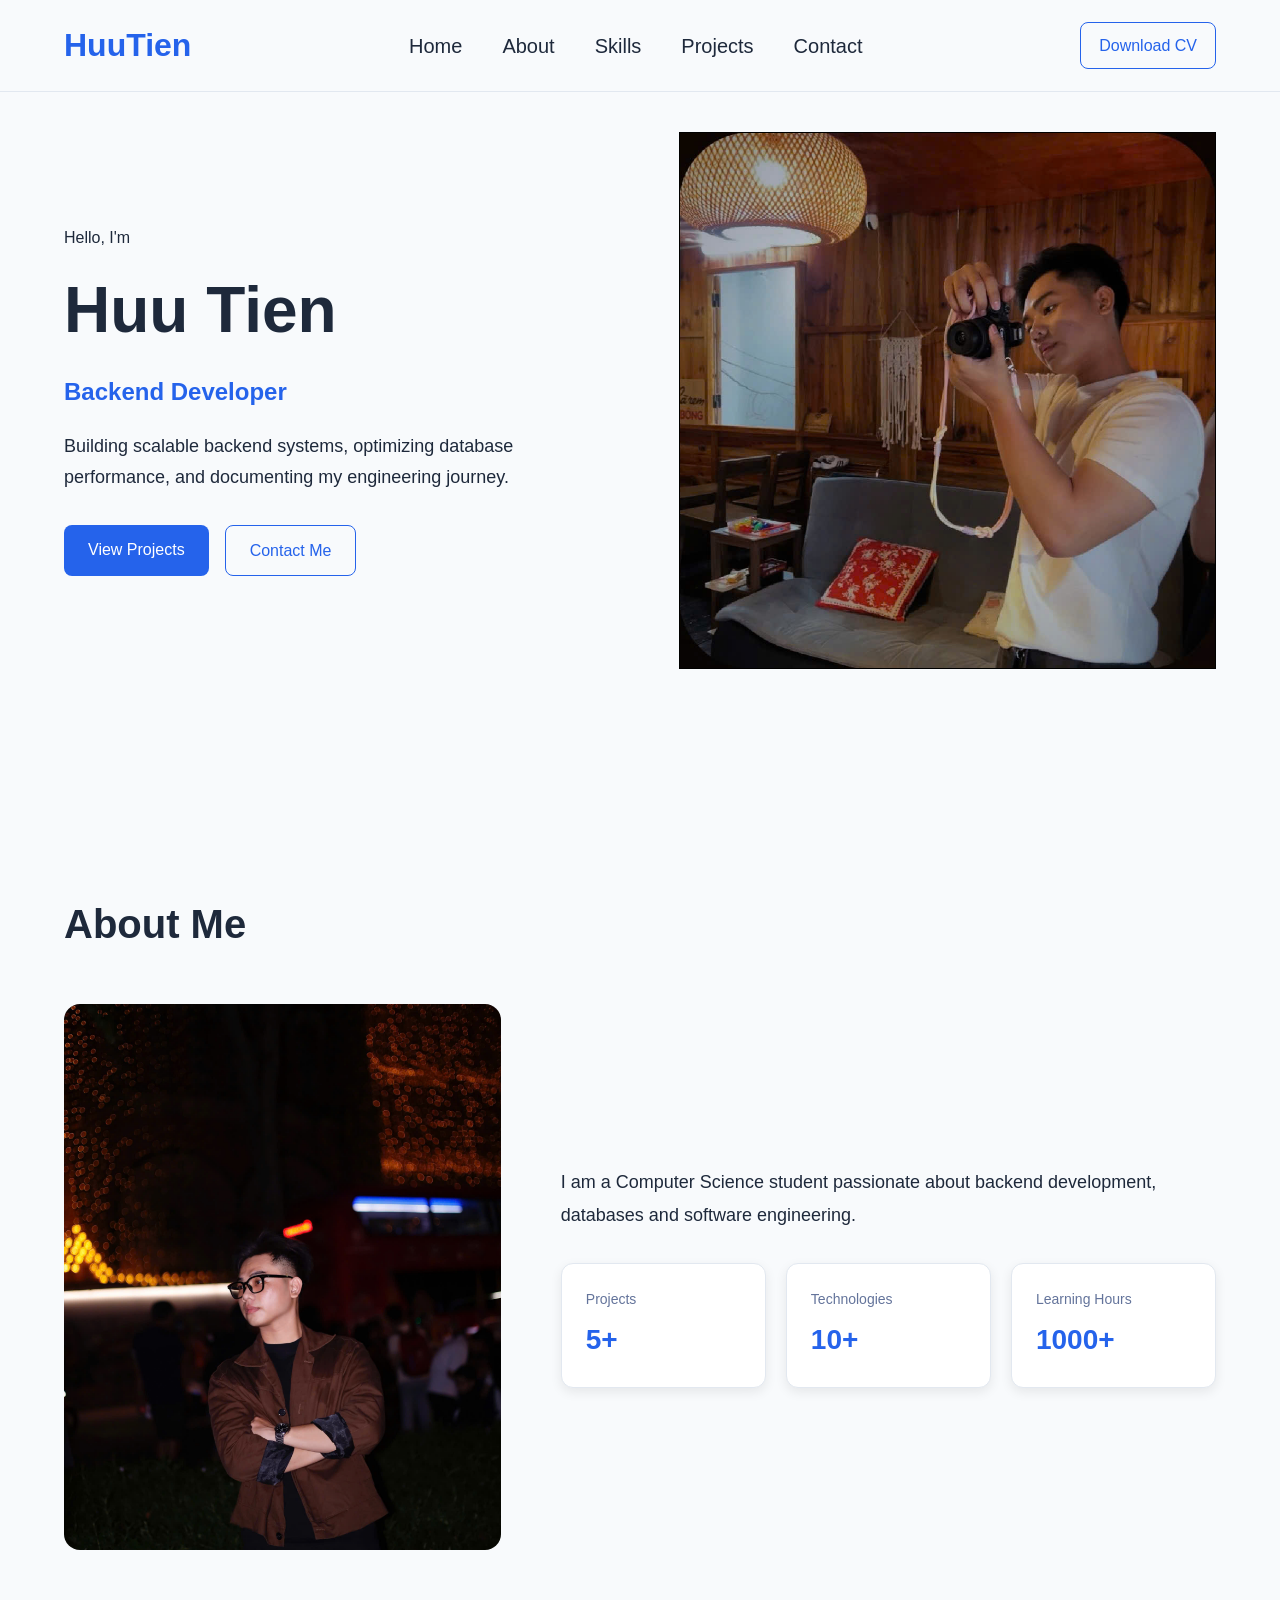
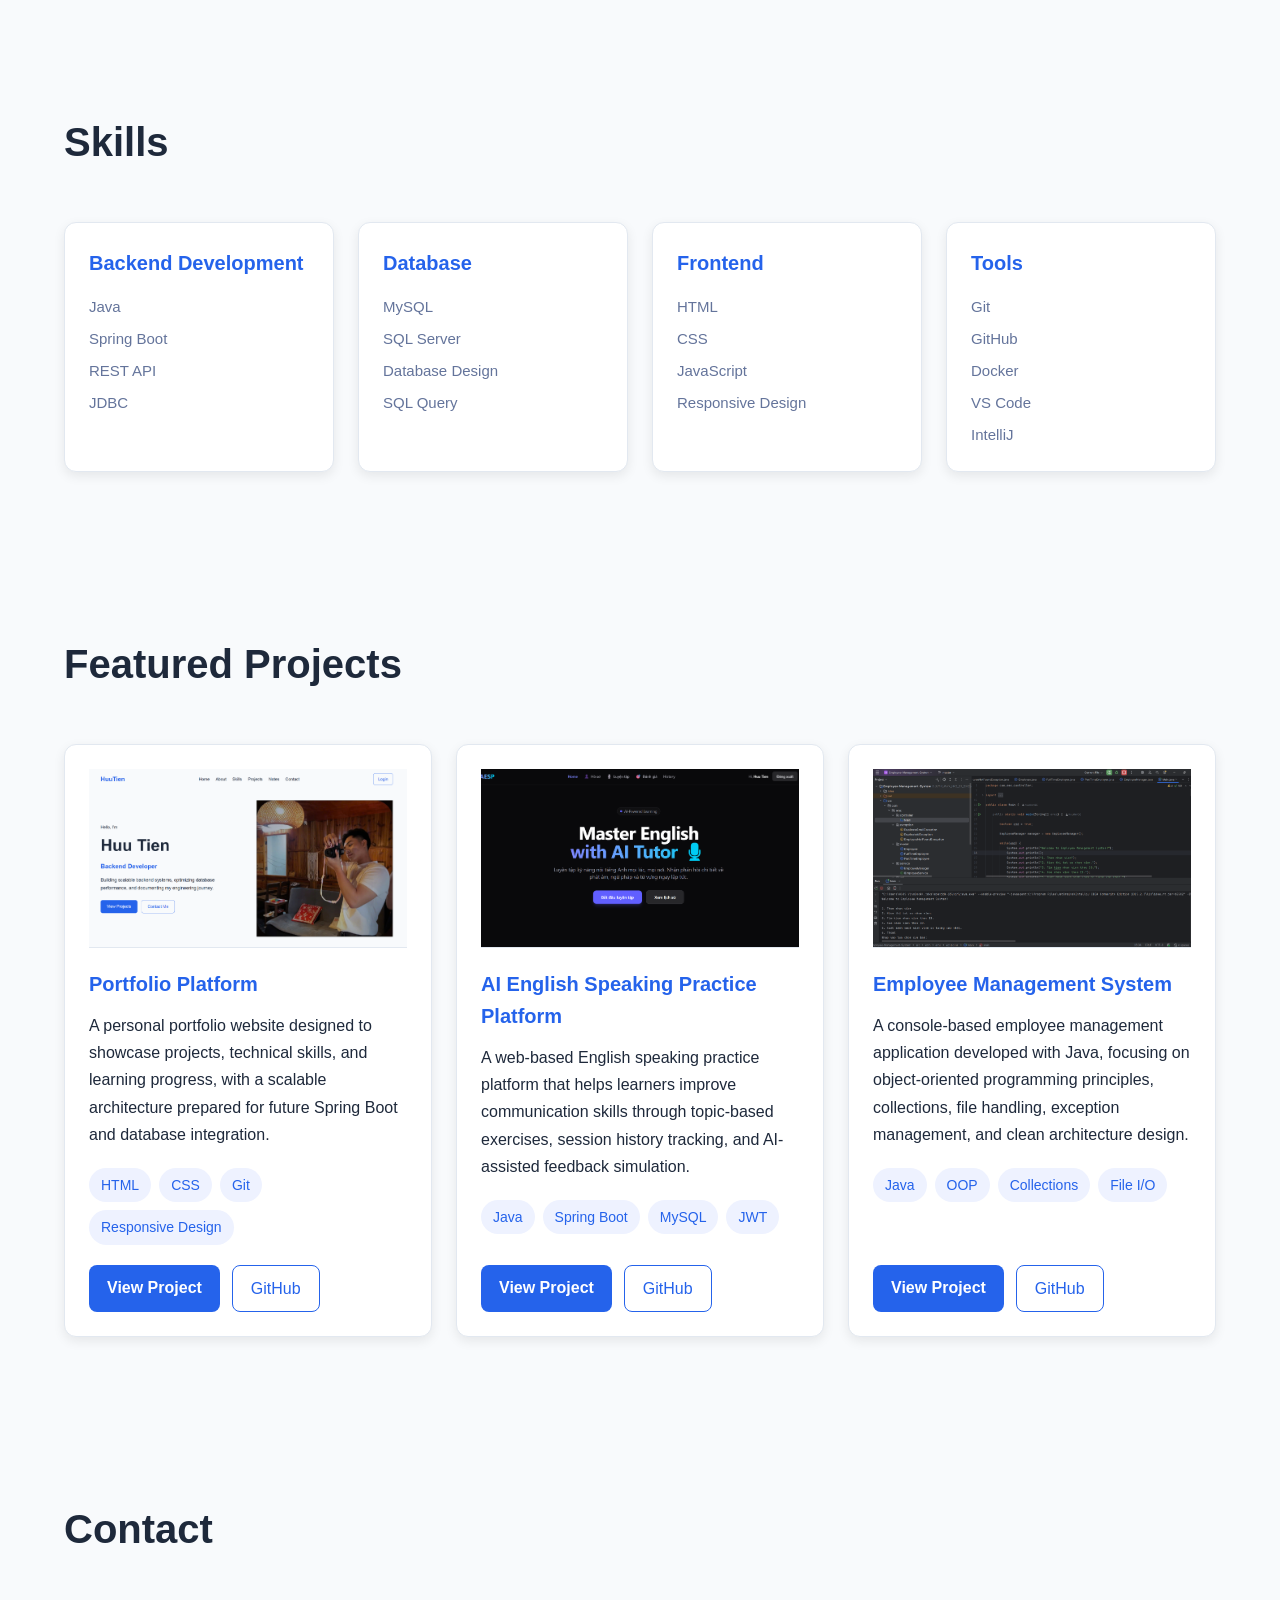
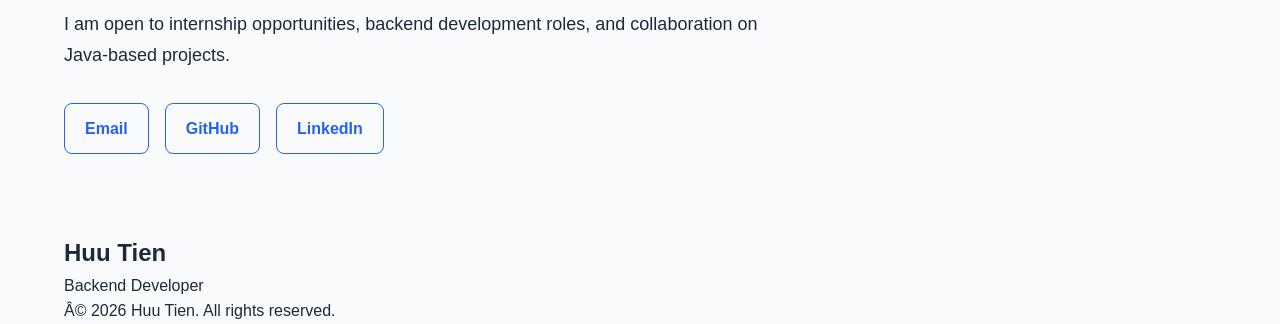
==== commit 622b585e: "refactor: improve navbar navigation and cv download" ====
--- a/index.html
+++ b/index.html
@@ -25,7 +25,7 @@
                         <li><a href="#contact" class="nav-link">Contact</a></li>
                     </ul>
 
-                    <a href="./pages/login.html" class="btn-login">Console</a>
+                    <a href="./assets/cv/HuuTien_CV.pdf" class="btn-navbar" target="_blank">Download CV</a>
                 </div>
             </nav>
         </header>
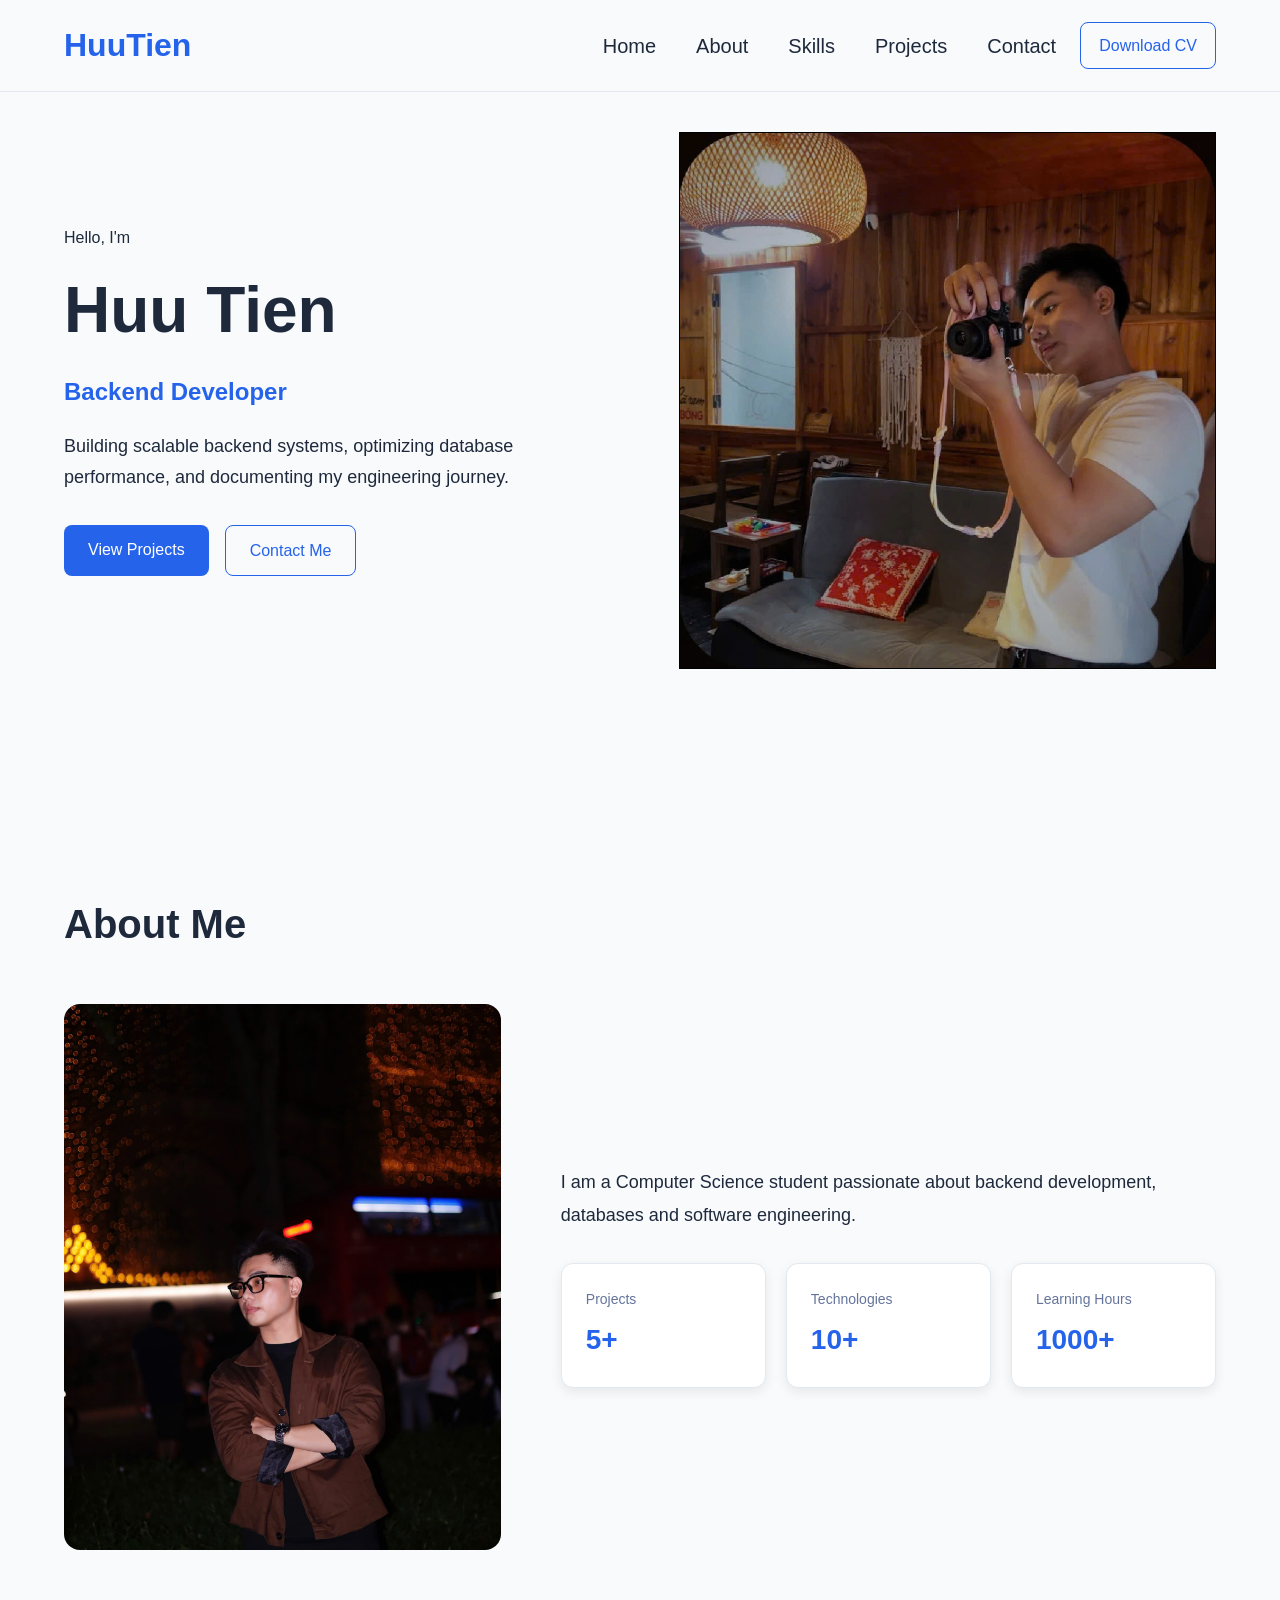
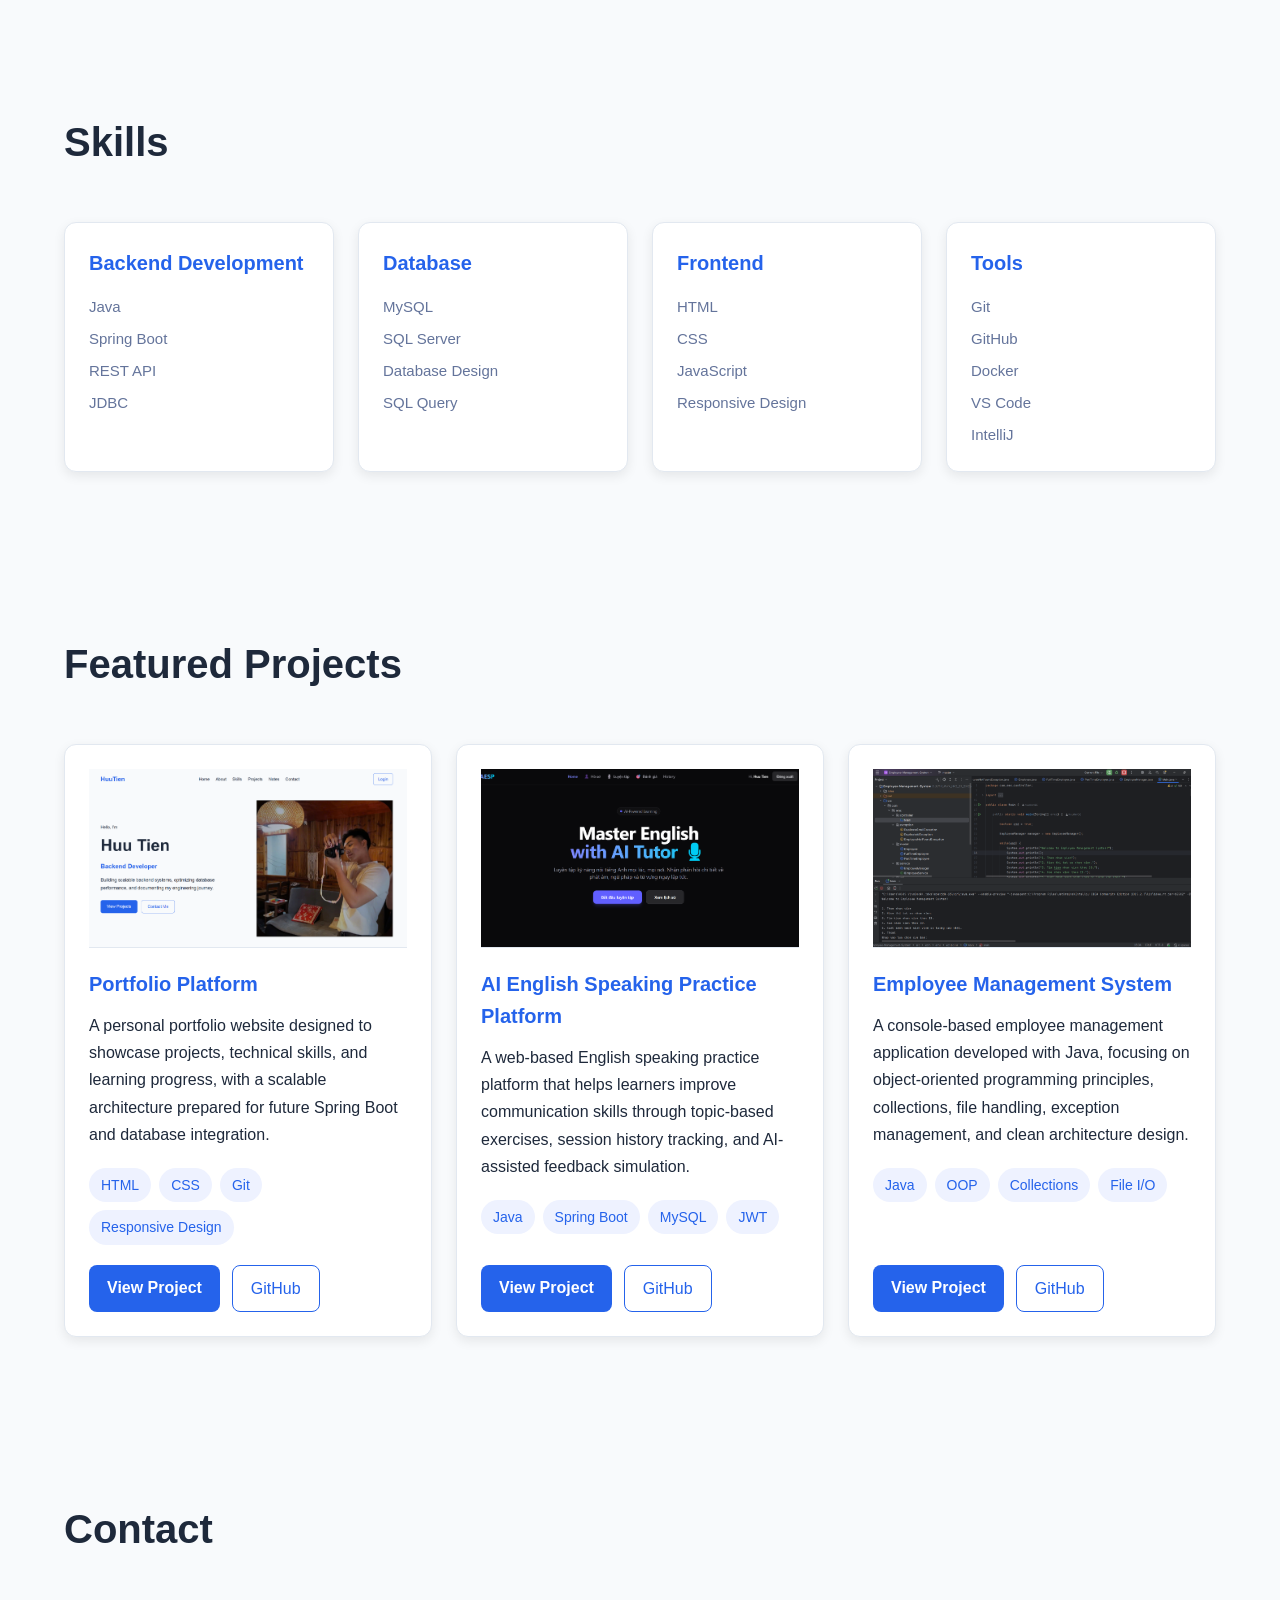
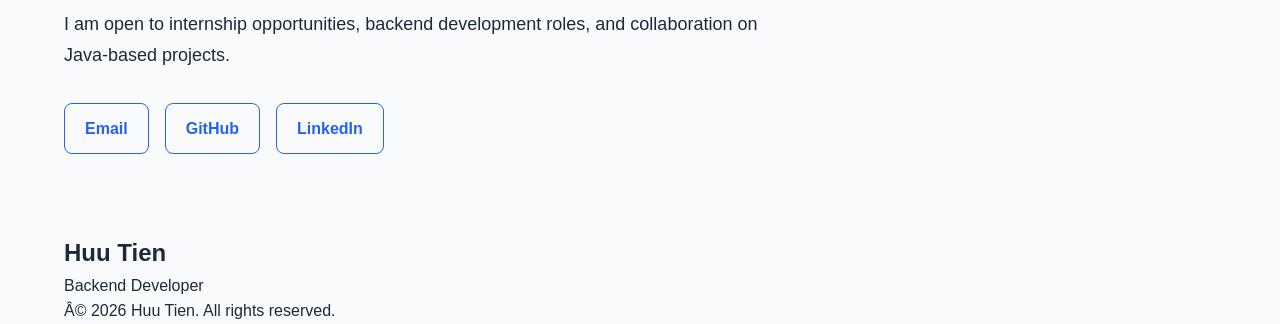
==== commit 449c78de: "feat: implement mobile responsive layout" ====
--- a/index.html
+++ b/index.html
@@ -15,17 +15,28 @@
         <header>
             <nav class="navbar">
                 <div class="container">
+
                     <a href="index.html" class="navbar-logo">HuuTien</a>
 
-                    <ul class="navbar-menu">
-                        <li><a href="#hero" class="nav-link active">Home</a></li>
-                        <li><a href="#about" class="nav-link">About</a></li>
-                        <li><a href="#skills" class="nav-link">Skills</a></li>
-                        <li><a href="#projects" class="nav-link">Projects</a></li>
-                        <li><a href="#contact" class="nav-link">Contact</a></li>
-                    </ul>
-
-                    <a href="./assets/cv/HuuTien_CV.pdf" class="btn-navbar" target="_blank">Download CV</a>
+                    <div class="navbar-dropdown">
+
+                        <button class="navbar-toggle">
+                            ☰
+                        </button>
+
+                        <div class="navbar-panel">
+
+                            <ul class="navbar-menu">
+                                <li><a href="#hero" class="nav-link active">Home</a></li>
+                                <li><a href="#about" class="nav-link">About</a></li>
+                                <li><a href="#skills" class="nav-link">Skills</a></li>
+                                <li><a href="#projects" class="nav-link">Projects</a></li>
+                                <li><a href="#contact" class="nav-link">Contact</a></li>
+                            </ul>
+
+                            <a href="./assets/cv/HuuTien_CV.pdf" class="btn-navbar" target="_blank">Download CV</a>
+                        </div>
+                    </div>
                 </div>
             </nav>
         </header>
--- a/css/main.css
+++ b/css/main.css
@@ -4,10 +4,14 @@
 
 @import url("./layout/navbar.css");
 @import url("./layout/container.css");
-
+@import url("./layout/footer.css");
+@import url("./layout/grid.css");
 @import url("./pages/home.css");
 
 @import url("./components/card.css");
 @import url("./components/section.css");
 @import url("./components/button.css");
 
+@import url("./pages/home.css");
+
+@import url("./layout/responsive.css");
